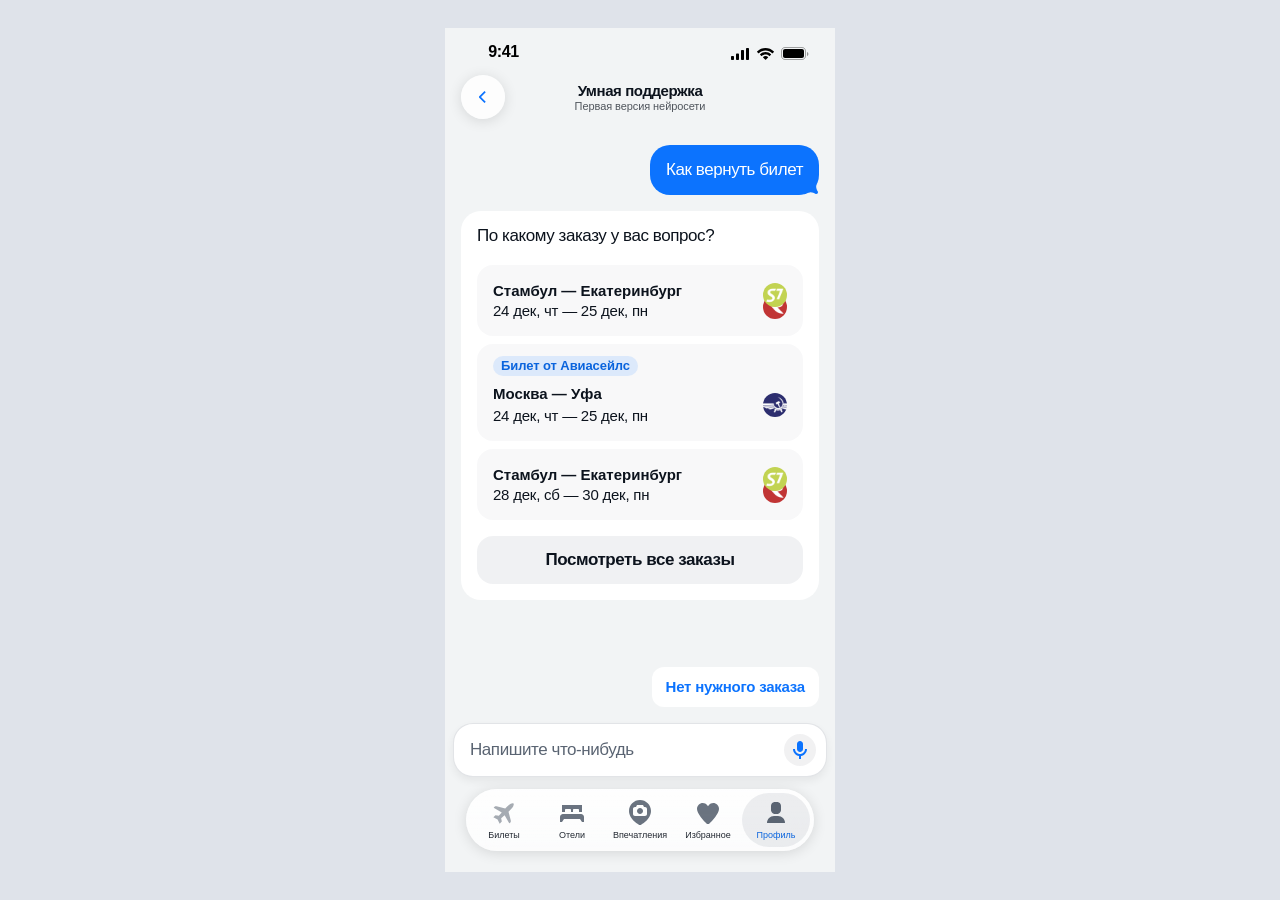
==== index.html @ 97573afd "Публикуем кликабельный прототип чата поддержки, чтобы его можно было открыть по ссылке. Co-authored-" ====
<!doctype html>
<html lang="ru">
  <head>
    <meta charset="UTF-8" />
    <meta name="viewport" content="width=device-width, initial-scale=1.0" />
    <title>Mainpage iOS Prototype</title>
    <link rel="stylesheet" href="./styles.css" />
  </head>
  <body>
    <main class="app-root">
      <section class="phone-frame is-profile is-support" aria-label="Mainpage iOS viewport 390x844">
        <div class="content-scroll screen-main" hidden>
          <header class="hero">
            <h1 class="hero-title">Тут покупают<br />дешёвые авиабилеты</h1>
            <div class="search-card">
              <span class="search-icon" aria-hidden="true">
                <img src="./assets/icons/search.svg" alt="" />
              </span>
              <div class="search-row search-row-top">
                <span class="search-text strong">Москва</span>
              </div>
              <div class="search-divider"></div>
              <div class="search-row search-row-bottom">
                <span class="search-text muted">Куда — Сочи</span>
                <span class="search-cursor" aria-hidden="true"></span>
              </div>
            </div>
          </header>

          <section class="services">
            <article class="service-item">
              <img class="sticker-icon" src="./assets/icons/hot-tickets.svg" alt="" />
              <p>Горячие<br />билеты</p>
            </article>
            <article class="service-item">
              <img class="sticker-icon" src="./assets/icons/anywhere.svg" alt="" />
              <p>Куда<br />угодно</p>
            </article>
            <article class="service-item">
              <img class="sticker-icon" src="./assets/icons/smart-search.svg" alt="" />
              <p>Умный<br />поиск</p>
            </article>
            <article class="service-item">
              <img class="sticker-icon" src="./assets/icons/complex-route.svg" alt="" />
              <p>Сложный<br />маршрут</p>
            </article>
          </section>

          <section class="hot-tickets">
            <img class="hot-fire" src="./assets/icons/fire.png" alt="" />

            <div class="hot-title">
              <h2>Горячие билеты</h2>
              <p class="hot-subtitle">Скоро разберут!</p>
            </div>

            <div class="tickets-row">
              <article class="ticket-card">
                <span class="ticket-badge">Нашли только что</span>
                <div class="ticket-topbar">
                  <div class="ticket-prices">
                    <span class="price-current">22&nbsp;465&nbsp;₽</span>
                    <span class="price-old">22&nbsp;465&nbsp;₽</span>
                  </div>
                  <button class="fav-btn" type="button" aria-label="В избранное">
                    <img src="https://www.figma.com/api/mcp/asset/4b03622b-1985-443e-9aa2-75531d57337c" alt="" />
                  </button>
                </div>
                <p class="ticket-route">Санкт-Петербург — Москва</p>
                <div class="ticket-itinerary">
                  <img class="airline-logo" src="https://www.figma.com/api/mcp/asset/78859f1c-dbcf-45a5-b955-a7e82dcb0d87" alt="" />
                  <div class="ticket-dates">
                    <div class="dates-row">
                      <span class="dates-day">15 авг, вт</span>
                    </div>
                    <div class="dates-row dates-row-times">
                      <span class="dates-time">22:30</span>
                      <span class="dash dash-small"></span>
                      <span class="dates-time">00:05</span>
                    </div>
                  </div>
                  <p class="ticket-stops">
                    8&nbsp;ч&nbsp;в&nbsp;пути <span class="slash">/</span> 1&nbsp;пересадка
                  </p>
                </div>
              </article>

              <article class="ticket-card ticket-card-peek" aria-hidden="true">
                <div class="ticket-topbar">
                  <div class="ticket-prices">
                    <span class="price-current">22&nbsp;465&nbsp;₽</span>
                    <span class="price-old">22&nbsp;465&nbsp;₽</span>
                  </div>
                  <button class="fav-btn" type="button" aria-label="В избранное" tabindex="-1">
                    <img src="https://www.figma.com/api/mcp/asset/4b03622b-1985-443e-9aa2-75531d57337c" alt="" />
                  </button>
                </div>
                <p class="ticket-route">Санкт-Петербург — Москва</p>
                <div class="ticket-itinerary">
                  <img class="airline-logo" src="https://www.figma.com/api/mcp/asset/78859f1c-dbcf-45a5-b955-a7e82dcb0d87" alt="" />
                  <div class="ticket-dates">
                    <div class="dates-row">
                      <span class="dates-day">15 авг, вт</span>
                    </div>
                    <div class="dates-row dates-row-times">
                      <span class="dates-time">22:30</span>
                      <span class="dash dash-small"></span>
                      <span class="dates-time">00:05</span>
                    </div>
                  </div>
                  <p class="ticket-stops">
                    8&nbsp;ч&nbsp;в&nbsp;пути <span class="slash">/</span> 1&nbsp;пересадка
                  </p>
                </div>
              </article>
            </div>

            <button class="hot-btn" type="button">Больше жарких билетов</button>
          </section>

          <section class="russia-section">
            <h3>Это можно в России</h3>
            <div class="places-row">
              <article class="place-card">
                <img class="place-photo" src="https://www.figma.com/api/mcp/asset/cb662dfc-a6b3-41f2-883a-b81588a44be5" alt="" />
                <p class="place-title">Посмотреть на столицу красавицу</p>
                <p class="place-city">Москва</p>
                <p class="place-price">
                  <span class="place-plane" aria-hidden="true">
                    <svg viewBox="0 0 12 12" fill="none" xmlns="http://www.w3.org/2000/svg">
                      <path d="M11.25 5.5l-4.2-1L4.5 1.5H3.6l1.3 3.4L2 5.3l-.6-.9H.75L1.4 6 0.75 7.6h.65l.6-.9 2.9.4-1.3 3.4h.9L6.9 7.5l4.35-1c.275-.07.5-.31.5-.5s-.225-.43-.5-.5z" fill="currentColor"/>
                    </svg>
                  </span>
                  от 21&nbsp;777&nbsp;₽
                </p>
              </article>
              <article class="place-card">
                <img class="place-photo" src="https://www.figma.com/api/mcp/asset/e0f129ed-e2c9-4ed2-8109-0997a4337608" alt="" />
                <p class="place-title">Подышать паром в Долине гейзеров</p>
                <p class="place-city">Петропавловск-камчатский</p>
                <p class="place-price">
                  <span class="place-plane" aria-hidden="true">
                    <svg viewBox="0 0 12 12" fill="none" xmlns="http://www.w3.org/2000/svg">
                      <path d="M11.25 5.5l-4.2-1L4.5 1.5H3.6l1.3 3.4L2 5.3l-.6-.9H.75L1.4 6 0.75 7.6h.65l.6-.9 2.9.4-1.3 3.4h.9L6.9 7.5l4.35-1c.275-.07.5-.31.5-.5s-.225-.43-.5-.5z" fill="currentColor"/>
                    </svg>
                  </span>
                  от 56&nbsp;622&nbsp;₽
                </p>
              </article>
              <article class="place-card">
                <img class="place-photo" src="https://www.figma.com/api/mcp/asset/cb662dfc-a6b3-41f2-883a-b81588a44be5" alt="" />
                <p class="place-title">Освежиться у Агурских водопадов</p>
                <p class="place-city">Сочи</p>
                <p class="place-price">
                  <span class="place-plane" aria-hidden="true">
                    <svg viewBox="0 0 12 12" fill="none" xmlns="http://www.w3.org/2000/svg">
                      <path d="M11.25 5.5l-4.2-1L4.5 1.5H3.6l1.3 3.4L2 5.3l-.6-.9H.75L1.4 6 0.75 7.6h.65l.6-.9 2.9.4-1.3 3.4h.9L6.9 7.5l4.35-1c.275-.07.5-.31.5-.5s-.225-.43-.5-.5z" fill="currentColor"/>
                    </svg>
                  </span>
                  от 18&nbsp;340&nbsp;₽
                </p>
              </article>
            </div>
            <button class="places-btn" type="button">Показать все места</button>
          </section>
        </div>

        <div class="content-scroll screen-profile">
          <header class="profile-header">
            <h1 class="profile-name">Мария</h1>
            <div class="profile-email-row">
              <span class="profile-email">maria.kalimullin@aviasales.ru</span>
              <img class="profile-pencil" src="./assets/icons/profile/pencil.svg" alt="" />
            </div>
          </header>

          <div class="profile-content">
            <div class="profile-cards">
              <article class="booking-card" id="profileBookingCard" data-action="open-order" role="button" tabindex="0">
                <div class="booking-card-header">
                  <span class="booking-badge">Билет от Авиасейлс</span>
                  <img class="chevron-right" src="./assets/icons/profile/chevron.svg" alt="" />
                </div>
                <div class="booking-card-text">
                  <h2 class="booking-title">Москва — Владивосток</h2>
                  <p class="booking-meta">
                    <span>4 ноя 2023</span>
                    <span class="dot">•</span>
                    <span>2 пассажира</span>
                  </p>
                </div>
              </article>

              <article class="settings-card">
                <div class="settings-head">
                  <p class="settings-title">Настройки</p>
                </div>
                <button class="settings-row" type="button">
                  <span class="settings-label">Личные данные</span>
                  <img class="chevron-right small" src="./assets/icons/profile/chevron.svg" alt="" />
                </button>
                <div class="settings-divider"></div>
                <button class="settings-row" type="button">
                  <span class="settings-label">Региональные</span>
                  <img class="chevron-right small" src="./assets/icons/profile/chevron.svg" alt="" />
                </button>
                <div class="settings-divider"></div>
                <button class="settings-row" type="button">
                  <img class="settings-icon" src="./assets/icons/profile/warning.svg" alt="" />
                  <span class="settings-label">Уведомления</span>
                  <img class="chevron-right small" src="./assets/icons/profile/chevron.svg" alt="" />
                </button>
                <div class="settings-divider"></div>
                <button class="settings-row" type="button">
                  <span class="settings-label">Конфиденциальность</span>
                  <img class="chevron-right small" src="./assets/icons/profile/chevron.svg" alt="" />
                </button>
              </article>

              <article class="support-card">
                <div class="support-text">
                  <div class="support-title-row">
                    <img class="support-icon" src="./assets/icons/profile/smart-support.svg" alt="" />
                    <h3 class="support-title">Умная поддержка</h3>
                  </div>
                  <p class="support-desc">Знает всё про билеты, перелёты и багаж</p>
                </div>
                <button class="support-btn" id="supportAskBtn" type="button">Задать вопрос</button>
              </article>

              <article class="docs-card">
                <div class="docs-header">
                  <p class="docs-title">Документы</p>
                  <button class="docs-add" type="button" aria-label="Добавить документ">
                    <img src="./assets/icons/profile/plus.svg" alt="" />
                  </button>
                </div>
                <div class="docs-grid">
                  <div class="doc-tile">
                    <p class="doc-subtitle">Паспорт РФ</p>
                    <p class="doc-name">Олег П.</p>
                    <img class="doc-icon" src="./assets/icons/profile/russian-passport.svg" alt="" />
                  </div>
                  <div class="doc-tile">
                    <p class="doc-subtitle">Загранпаспорт</p>
                    <p class="doc-name">Konstantin K.</p>
                    <img class="doc-icon" src="./assets/icons/profile/globe-anywhere.svg" alt="" />
                  </div>
                  <div class="doc-tile doc-tile-warning">
                    <p class="doc-subtitle warning">Истекает срок</p>
                    <p class="doc-name">Alena Z.</p>
                    <img class="doc-icon" src="./assets/icons/profile/globe-anywhere.svg" alt="" />
                  </div>
                  <div class="doc-tile">
                    <p class="doc-subtitle">Паспорт РФ</p>
                    <p class="doc-name">Алёна З.</p>
                    <img class="doc-icon" src="./assets/icons/profile/russian-passport.svg" alt="" />
                  </div>
                </div>
              </article>
            </div>
          </div>
        </div>

        <section class="screen-support" id="screenSupport" aria-hidden="false">
          <div class="ios-statusbar" aria-hidden="true">
            <span class="ios-statusbar-time">9:41</span>
            <img class="ios-statusbar-levels" src="./assets/icons/ios-statusbar-levels.svg" alt="" />
          </div>
          <header class="support-navbar">
            <button class="support-back" id="supportBackBtn" type="button" aria-label="Назад">
              <img src="./assets/icons/profile/chevron.svg" alt="" />
            </button>
            <div class="support-navtitle">
              <p class="support-navtitle-main">Умная поддержка</p>
              <p class="support-navtitle-sub">Первая версия нейросети</p>
            </div>
          </header>

          <div class="support-chat">
            <div class="chat-bubbles">
              <div class="chat-bubble chat-bubble-user">
                Как вернуть билет
                <img class="chat-bubble-tail" src="./assets/icons/chat-user-tail.svg" alt="" aria-hidden="true" />
              </div>
              <div class="chat-bubble chat-widget">
                <div class="widget-text">
                  <p>По какому заказу у вас вопрос?</p>
                </div>
                <div class="widget-orders">
                  <button class="order-card order-card-button" type="button" data-action="select-order" data-order-title="Стамбул — Екатеринбург" data-order-date="24 дек, чт — 25 дек, пн" data-order-passengers="3">
                    <div class="order-card-row">
                      <div class="order-details">
                        <p class="order-title">Стамбул — Екатеринбург</p>
                        <p class="order-date">24 дек, чт — 25 дек, пн</p>
                      </div>
                      <span class="order-logos" aria-hidden="true">
                        <span class="order-airline-logo"><img src="./assets/icons/orders/airline-s7.png" alt="" /></span>
                        <span class="order-airline-logo"><img src="./assets/icons/orders/airline-redwings.png" alt="" /></span>
                      </span>
                    </div>
                  </button>
                  <button class="order-card order-card-button" type="button" data-action="select-order" data-order-title="Москва — Уфа" data-order-date="24 дек, чт — 25 дек, пн" data-order-passengers="3">
                    <span class="order-badge">Билет от Авиасейлс</span>
                    <div class="order-card-row">
                      <div class="order-details">
                        <p class="order-title">Москва — Уфа</p>
                        <p class="order-date">24 дек, чт — 25 дек, пн</p>
                      </div>
                      <span class="order-logos" aria-hidden="true">
                        <span class="order-airline-logo"><img src="./assets/icons/orders/airline-aeroflot.png" alt="" /></span>
                      </span>
                    </div>
                  </button>
                  <button class="order-card order-card-button" type="button" data-action="select-order" data-order-title="Стамбул — Екатеринбург" data-order-date="28 дек, сб — 30 дек, пн" data-order-passengers="3">
                    <div class="order-card-row">
                      <div class="order-details">
                        <p class="order-title">Стамбул — Екатеринбург</p>
                        <p class="order-date">28 дек, сб — 30 дек, пн</p>
                      </div>
                      <span class="order-logos" aria-hidden="true">
                        <span class="order-airline-logo"><img src="./assets/icons/orders/airline-s7.png" alt="" /></span>
                        <span class="order-airline-logo"><img src="./assets/icons/orders/airline-redwings.png" alt="" /></span>
                      </span>
                    </div>
                  </button>
                </div>
                <button class="widget-btn" type="button">Посмотреть все заказы</button>
              </div>
            </div>

            <div class="chat-suggests">
              <button class="chat-suggest" type="button">Нет нужного заказа</button>
            </div>
          </div>

          <form class="support-input" id="supportForm">
            <div class="support-input-files" id="supportInputFiles" hidden></div>
            <div class="support-input-row">
              <input class="support-input-field" id="supportInput" type="text" placeholder="Напишите что-нибудь" aria-label="Сообщение" autocomplete="off" />
              <button class="support-send-btn" id="supportSendBtn" type="submit" aria-label="Отправить">
                <span class="support-send-circle" aria-hidden="true"></span>
                <img class="support-mic-icon" src="./assets/icons/microphone.svg" alt="" aria-hidden="true" />
                <svg class="support-send-icon" viewBox="0 0 24 24" fill="none" xmlns="http://www.w3.org/2000/svg" aria-hidden="true">
                  <path d="M20.2061 6L21 7.4L12.5605 22L11.4756 21.71L10.4141 13.9463L15.335 11.0156L14.3115 9.29688L9.44824 12.1934L3 7.08105L3.29004 6H20.2061Z" fill="currentColor"/>
                </svg>
                <svg class="support-stop-icon" viewBox="0 0 24 24" fill="none" xmlns="http://www.w3.org/2000/svg" aria-hidden="true">
                  <rect x="6" y="6" width="12" height="12" rx="2" fill="currentColor"/>
                </svg>
              </button>
            </div>
          </form>

          <button class="refund-more-btn" id="refundMoreBtn" type="button" hidden aria-label="Показать ещё">
            <img src="./assets/icons/arrow-down.svg" alt="" />
          </button>
        </section>

        <section class="screen-orders" id="screenOrders" aria-hidden="true">
          <header class="ord-navbar">
            <button class="ord-back" id="ordersBackBtn" type="button" aria-label="Назад">
              <img src="./assets/icons/profile/chevron.svg" alt="" />
            </button>
            <button class="ord-nav-action" type="button" aria-label="Добавить в календарь">
              <img src="./assets/icons/orders/calendar-add.png" alt="" />
            </button>
          </header>

          <div class="ord-scroll">
            <div class="ord-main">
              <article class="ord-card ord-flight-card">
                <div class="ord-badges">
                  <span class="ord-badge ord-badge-brand">Билет от Авиасейлс</span>
                  <span class="ord-badge ord-badge-green">Оплачен</span>
                </div>
                <div class="ord-row-header">
                  <div class="ord-row-text">
                    <h2 class="ord-row-title">Москва — Владивосток</h2>
                    <p class="ord-row-meta">8ч 5м в пути</p>
                  </div>
                  <span class="ord-chev-down" aria-hidden="true">
                    <img src="./assets/icons/profile/chevron.svg" alt="" />
                  </span>
                </div>
                <div class="ord-itinerary">
                  <div class="ord-itinerary-head">
                    <span class="ord-airline-logo" aria-hidden="true">
                      <img src="./assets/icons/orders/airline-aeroflot.png" alt="" />
                    </span>
                    <div class="ord-airline-text">
                      <p class="ord-airline-name">Аэрофлот</p>
                      <p class="ord-airline-time">8ч 5м в полёте</p>
                    </div>
                    <button class="ord-pill-btn" type="button">Подробнее</button>
                  </div>
                  <div class="ord-routes">
                    <div class="ord-routes-icon" aria-hidden="true">
                      <img src="./assets/icons/orders/route-dots.svg" alt="" />
                    </div>
                    <div class="ord-routes-text">
                      <div class="ord-route-row">
                        <div class="ord-route-time">
                          <span class="ord-route-hh">13:40</span>
                          <span class="ord-route-date">4 ноя, пт</span>
                        </div>
                        <div class="ord-route-place">
                          <span class="ord-route-city">Москва</span>
                          <span class="ord-route-airport">Шереметьево, SVO</span>
                        </div>
                      </div>
                      <div class="ord-route-row">
                        <div class="ord-route-time">
                          <span class="ord-route-hh">21:25</span>
                          <span class="ord-route-date">4 ноя, пт</span>
                        </div>
                        <div class="ord-route-place">
                          <span class="ord-route-city">Владивосток</span>
                          <span class="ord-route-airport">Кневичи, VVO</span>
                        </div>
                      </div>
                    </div>
                  </div>
                </div>
                <div class="ord-flight-buttons">
                  <button class="ord-secondary-btn" type="button">
                    <img class="ord-icon-24" src="./assets/icons/orders/download-dark.svg" alt="" />
                    Скачать билет
                  </button>
                  <button class="ord-text-btn" type="button">К управлению заказом</button>
                </div>
              </article>

              <article class="ord-card ord-list-row ord-list-expand" id="ordPaxCard">
                <div class="ord-row-header ord-row-header-toggle" role="button" tabindex="0" aria-expanded="false" aria-controls="ordPaxBody" data-action="toggle-pax">
                  <div class="ord-row-text">
                    <h2 class="ord-row-title">2 пассажира</h2>
                    <p class="ord-row-meta">Konstantin Konstantinopolsky, Анна Сергеевна Ким</p>
                  </div>
                  <span class="ord-chev-down" aria-hidden="true">
                    <img src="./assets/icons/profile/chevron.svg" alt="" />
                  </span>
                </div>

                <div class="ord-row-body" id="ordPaxBody" hidden>
                  <div class="ord-pax-section">
                    <span class="ord-pax-icon ord-pax-icon-blue" aria-hidden="true">
                      <img src="./assets/icons/orders/passenger.png" alt="" />
                    </span>
                    <div class="ord-pax-content">
                      <div class="ord-pax-head">
                        <p class="ord-pax-name">Konstantin Konstantinopolsky</p>
                        <p class="ord-pax-sub">Взрослый</p>
                      </div>
                      <p class="ord-pax-line">03.08.1989, Казахстан</p>
                      <div class="ord-pax-doc">
                        <p class="ord-pax-label">Паспорт</p>
                        <p class="ord-pax-value">5518 993146, до 12.04.2025</p>
                      </div>
                    </div>
                  </div>

                  <div class="ord-pax-divider"></div>

                  <div class="ord-pax-section">
                    <span class="ord-pax-icon ord-pax-icon-blue" aria-hidden="true">
                      <img src="./assets/icons/orders/passenger.png" alt="" />
                    </span>
                    <div class="ord-pax-content">
                      <div class="ord-pax-head">
                        <p class="ord-pax-name">Анна Сергеевна Ким</p>
                        <p class="ord-pax-sub">Взрослый</p>
                      </div>
                      <p class="ord-pax-line">15.10.1991, Россия</p>
                      <div class="ord-pax-doc">
                        <p class="ord-pax-label">Паспорт РФ</p>
                        <p class="ord-pax-value">7516 881002</p>
                      </div>
                    </div>
                  </div>

                  <div class="ord-pax-divider"></div>

                  <div class="ord-pax-section">
                    <span class="ord-pax-icon ord-pax-icon-purple" aria-hidden="true">
                      <img src="./assets/icons/orders/mail.png" alt="" />
                    </span>
                    <div class="ord-pax-content">
                      <div class="ord-pax-row">
                        <p class="ord-pax-name">Контакты</p>
                        <button class="ord-pax-pill" type="button">Изменить</button>
                      </div>
                      <p class="ord-pax-line" id="ordPaxEmail">konstantin.konstantinopolsky@gmail.com</p>
                      <p class="ord-pax-line">+7 905 787 65 65</p>
                    </div>
                  </div>
                </div>
              </article>

              <article class="ord-card ord-list-row">
                <div class="ord-row-header ord-row-header-static">
                  <div class="ord-row-text">
                    <h2 class="ord-row-title">36 570 ₽</h2>
                    <p class="ord-row-meta">За билеты, доп. багаж и все платные услуги</p>
                  </div>
                  <span class="ord-chev-down" aria-hidden="true">
                    <img src="./assets/icons/profile/chevron.svg" alt="" />
                  </span>
                </div>
              </article>
            </div>

            <article class="ord-card ord-mgmt-card">
              <div class="ord-mgmt-header">
                <h3 class="ord-mgmt-title">Управление заказом</h3>
              </div>

              <div class="ord-data-wrap">
                <div class="ord-data-block">
                  <div class="ord-data-row">
                    <div class="ord-data-text">
                      <p class="ord-data-value">406021880</p>
                      <p class="ord-data-hint">заказ от 5 июн 2023</p>
                    </div>
                    <button class="ord-data-action" type="button" aria-label="Скопировать номер заказа">
                      <img src="./assets/icons/orders/copy.svg" alt="" />
                    </button>
                  </div>
                  <div class="ord-data-divider"></div>
                  <div class="ord-data-row">
                    <div class="ord-data-text">
                      <p class="ord-data-value">VWYHAI/74ЧЛБ</p>
                      <p class="ord-data-hint">номер бронирования</p>
                    </div>
                    <button class="ord-data-action" type="button" aria-label="Подробнее">
                      <img src="./assets/icons/orders/info.svg" alt="" />
                    </button>
                    <button class="ord-data-action" type="button" aria-label="Скопировать номер бронирования">
                      <img src="./assets/icons/orders/copy.svg" alt="" />
                    </button>
                  </div>
                  <div class="ord-data-divider"></div>
                  <div class="ord-data-row">
                    <div class="ord-data-text">
                      <p class="ord-data-value">Справка о стоимости</p>
                      <p class="ord-data-hint">можно использовать вместо чека</p>
                    </div>
                    <button class="ord-data-action" type="button" aria-label="Скачать справку">
                      <img src="./assets/icons/orders/download.svg" alt="" />
                    </button>
                  </div>
                </div>
              </div>

              <ul class="ord-actions-list">
                <li class="ord-action-item">
                  <button class="ord-action-row" type="button">
                    <span class="ord-action-label">Вернуть билет</span>
                    <img class="ord-action-chev" src="./assets/icons/profile/chevron.svg" alt="" />
                  </button>
                </li>
                <li class="ord-action-divider"></li>
                <li class="ord-action-item">
                  <button class="ord-action-row" type="button">
                    <span class="ord-action-label">Обменять билет</span>
                    <img class="ord-action-chev" src="./assets/icons/profile/chevron.svg" alt="" />
                  </button>
                </li>
                <li class="ord-action-divider"></li>
                <li class="ord-action-item">
                  <button class="ord-action-row" type="button">
                    <span class="ord-action-label">Изменить данные пассажиров</span>
                    <img class="ord-action-chev" src="./assets/icons/profile/chevron.svg" alt="" />
                  </button>
                </li>
                <li class="ord-action-divider"></li>
                <li class="ord-action-item">
                  <button class="ord-action-row" type="button">
                    <span class="ord-action-label">Задать любой вопрос по заказу</span>
                    <img class="ord-action-chev" src="./assets/icons/profile/chevron.svg" alt="" />
                  </button>
                </li>
              </ul>
            </article>

            <article class="ord-card ord-upsell">
              <div class="ord-upsell-head">
                <h2 class="ord-upsell-title">Зарегистрируем вас<br />на все рейсы</h2>
                <span class="ord-upsell-sticker ord-sticker-money" aria-hidden="true">
                  <img src="./assets/icons/orders/sticker-money.png" alt="" />
                </span>
              </div>
              <p class="ord-upsell-desc">Пройдём за вас онлайн-регистрацию и пришлём посадочные на почту</p>
              <p class="ord-upsell-link">
                <svg viewBox="0 0 16 16" fill="none" xmlns="http://www.w3.org/2000/svg" aria-hidden="true">
                  <circle cx="8" cy="8" r="6.25" stroke="currentColor" stroke-width="1.2"/>
                  <path d="M8 7.5v3.5M8 5.75v.01" stroke="currentColor" stroke-width="1.3" stroke-linecap="round"/>
                </svg>
                Важные нюансы
              </p>
              <div class="ord-upsell-controls">
                <div class="ord-upsell-price-block">
                  <p class="ord-upsell-price">380 ₽</p>
                  <p class="ord-upsell-price-note">За всех пассажиров</p>
                </div>
                <button class="ord-add-btn" type="button" aria-label="Добавить">
                  <svg viewBox="0 0 20 20" fill="none" xmlns="http://www.w3.org/2000/svg" aria-hidden="true">
                    <path d="M10 4v12M4 10h12" stroke="#fff" stroke-width="1.8" stroke-linecap="round"/>
                  </svg>
                </button>
              </div>
            </article>

            <article class="ord-card ord-upsell">
              <div class="ord-upsell-head">
                <h2 class="ord-upsell-title">Страховка для пассажира и багажа</h2>
                <span class="ord-upsell-sticker ord-sticker-shield" aria-hidden="true">
                  <img src="./assets/icons/orders/sticker-shield.svg" alt="" />
                </span>
              </div>
              <ul class="ord-feat-list">
                <li>
                  <img src="./assets/icons/orders/check-circle.svg" alt="" />
                  <span>От задержки, потери или повреждения багажа</span>
                </li>
                <li>
                  <img src="./assets/icons/orders/check-circle.svg" alt="" />
                  <span>От задержки рейса</span>
                </li>
                <li>
                  <img src="./assets/icons/orders/check-circle.svg" alt="" />
                  <span>От несчастного случая — с выплатой до 500 000 ₽</span>
                </li>
              </ul>
              <p class="ord-upsell-link">
                <svg viewBox="0 0 16 16" fill="none" xmlns="http://www.w3.org/2000/svg" aria-hidden="true">
                  <circle cx="8" cy="8" r="6.25" stroke="currentColor" stroke-width="1.2"/>
                  <path d="M8 7.5v3.5M8 5.75v.01" stroke="currentColor" stroke-width="1.3" stroke-linecap="round"/>
                </svg>
                Важные нюансы
              </p>
              <div class="ord-upsell-controls">
                <div class="ord-upsell-price-block">
                  <p class="ord-upsell-price">3 080 ₽</p>
                  <p class="ord-upsell-price-note">За всех пассажиров</p>
                </div>
                <button class="ord-add-btn" type="button" aria-label="Добавить">
                  <svg viewBox="0 0 20 20" fill="none" xmlns="http://www.w3.org/2000/svg" aria-hidden="true">
                    <path d="M10 4v12M4 10h12" stroke="#fff" stroke-width="1.8" stroke-linecap="round"/>
                  </svg>
                </button>
              </div>
            </article>

            <button class="ord-delete-btn" type="button">
              <img class="ord-icon-24" src="./assets/icons/orders/delete.png" alt="" />
              Удалить заказ
            </button>
          </div>
        </section>

        <div class="app-snackbar" id="appSnackbar" role="status" aria-live="polite" aria-hidden="true">
          <span class="app-snackbar-icon" aria-hidden="true">
            <img src="./assets/icons/allowed.png" alt="" />
          </span>
          <span class="app-snackbar-text" id="appSnackbarText">Вы подтвердили новый адрес почты</span>
        </div>

        <nav class="tabbar" aria-label="Главная навигация">
          <div class="tabbar-pill">
            <button class="tab" id="ticketsTab" type="button">
              <img class="icon-24" src="./assets/icons/tabbar/plane.svg" alt="" />
              <span>Билеты</span>
            </button>
            <button class="tab" type="button">
              <img class="icon-24" src="./assets/icons/tabbar/hotel.svg" alt="" />
              <span>Отели</span>
            </button>
            <button class="tab" type="button">
              <img class="icon-24" src="./assets/icons/tabbar/more.svg" alt="" />
              <span>Впечатления</span>
            </button>
            <button class="tab" type="button">
              <img class="icon-24" src="./assets/icons/tabbar/favorite.svg" alt="" />
              <span>Избранное</span>
            </button>
            <button class="tab profile-tab active" id="profileTab" type="button">
              <img class="icon-24" src="./assets/icons/tabbar/profile.svg" alt="" />
              <span>Профиль</span>
            </button>
          </div>
        </nav>

        <aside class="orders-modal" id="ordersModal" aria-hidden="true">
          <div class="orders-backdrop" id="ordersBackdrop"></div>
          <div class="orders-sheet" role="dialog" aria-modal="true" aria-labelledby="ordersTitle">
            <div class="orders-statusbar"></div>
            <div class="orders-handle" aria-hidden="true"></div>
            <div class="orders-navbar">
              <button class="orders-close" id="ordersCloseBtn" type="button" aria-label="Закрыть">
                <svg viewBox="0 0 12 12" fill="none" xmlns="http://www.w3.org/2000/svg" aria-hidden="true">
                  <path d="M1.5 1.5L10.5 10.5M10.5 1.5L1.5 10.5" stroke="currentColor" stroke-width="1.5" stroke-linecap="round"/>
                </svg>
              </button>
            </div>
            <h2 class="orders-title" id="ordersTitle">Мои заказы</h2>
            <div class="orders-segmented" role="tablist">
              <button class="orders-segment is-active" type="button" role="tab" id="ordersTabActive" aria-selected="true" aria-controls="ordersPanelActive">
                Активные <span class="orders-segment-count">3</span>
              </button>
              <button class="orders-segment" type="button" role="tab" id="ordersTabArchive" aria-selected="false" aria-controls="ordersPanelArchive">
                Архивные <span class="orders-segment-count">0</span>
              </button>
            </div>
            <div class="orders-list" id="ordersPanelActive" role="tabpanel" aria-labelledby="ordersTabActive">
              <button class="order-card order-card-button" type="button" data-action="select-order" data-order-title="Стамбул — Екатеринбург" data-order-date="24 дек, чт — 25 дек, пн" data-order-passengers="3">
                <div class="order-card-row">
                  <div class="order-details">
                    <p class="order-title">Стамбул — Екатеринбург</p>
                    <p class="order-date">24 дек, чт — 25 дек, пн</p>
                  </div>
                  <span class="order-logos" aria-hidden="true">
                    <span class="order-airline-logo"><img src="./assets/icons/orders/airline-s7.png" alt="" /></span>
                    <span class="order-airline-logo"><img src="./assets/icons/orders/airline-redwings.png" alt="" /></span>
                  </span>
                </div>
              </button>
              <button class="order-card order-card-button" type="button" data-action="select-order" data-order-title="Москва — Уфа" data-order-date="24 дек, чт — 25 дек, пн" data-order-passengers="3">
                <span class="order-badge">Билет от Авиасейлс</span>
                <div class="order-card-row">
                  <div class="order-details">
                    <p class="order-title">Москва — Уфа</p>
                    <p class="order-date">24 дек, чт — 25 дек, пн</p>
                  </div>
                  <span class="order-logos" aria-hidden="true">
                    <span class="order-airline-logo"><img src="./assets/icons/orders/airline-aeroflot.png" alt="" /></span>
                  </span>
                </div>
              </button>
              <button class="order-card order-card-button" type="button" data-action="select-order" data-order-title="Стамбул — Екатеринбург" data-order-date="28 дек, сб — 30 дек, пн" data-order-passengers="3">
                <div class="order-card-row">
                  <div class="order-details">
                    <p class="order-title">Стамбул — Екатеринбург</p>
                    <p class="order-date">28 дек, сб — 30 дек, пн</p>
                  </div>
                  <span class="order-logos" aria-hidden="true">
                    <span class="order-airline-logo"><img src="./assets/icons/orders/airline-s7.png" alt="" /></span>
                    <span class="order-airline-logo"><img src="./assets/icons/orders/airline-redwings.png" alt="" /></span>
                  </span>
                </div>
              </button>
            </div>
            <div class="orders-empty" id="ordersPanelArchive" role="tabpanel" aria-labelledby="ordersTabArchive" hidden>
              <img class="orders-empty-icon" src="./assets/icons/orders/looking-center-left.svg" alt="" />
              <div class="orders-empty-text">
                <p class="orders-empty-title">Архивных заказов пока нет</p>
                <p class="orders-empty-desc">Здесь будут все завершённые и отменённые заказы</p>
              </div>
            </div>
            <div class="orders-home-indicator" aria-hidden="true"><span></span></div>
          </div>
        </aside>

        <aside class="refund-modal" id="refundModal" aria-hidden="true">
          <div class="refund-backdrop" id="refundBackdrop"></div>
          <div class="refund-sheet" role="dialog" aria-modal="true" aria-labelledby="refundSheetTitle">
            <span class="refund-sheet-grabber" aria-hidden="true"></span>
            <div class="refund-sheet-body">
              <div class="refund-sheet-main">
                <div class="refund-sheet-heading">
                  <h2 class="refund-sheet-title" id="refundSheetTitle">Оформляем возврат?</h2>
                  <p class="refund-sheet-desc">Заявку нельзя будет отменить</p>
                </div>
                <div class="refund-sheet-card">
                  <div class="refund-sheet-payout">
                    <p class="refund-sheet-label">Вы получите</p>
                    <div class="refund-sheet-cost">
                      <p class="refund-sheet-amount" id="refundSheetAmount">12 010 ₽</p>
                      <p class="refund-sheet-hint" id="refundSheetHint">на карту в течение 30 рабочих дней</p>
                    </div>
                  </div>
                  <div class="refund-sheet-rows">
                    <div class="refund-sheet-row">
                      <p class="refund-sheet-label">Причина возврата</p>
                      <p class="refund-sheet-value" id="refundSheetReason"></p>
                    </div>
                    <div class="refund-sheet-row">
                      <p class="refund-sheet-label">Рейс</p>
                      <p class="refund-sheet-value" id="refundSheetFlight"></p>
                    </div>
                    <div class="refund-sheet-row">
                      <p class="refund-sheet-label">Пассажиров</p>
                      <p class="refund-sheet-value" id="refundSheetPax">3 человека</p>
                    </div>
                  </div>
                </div>
              </div>
              <div class="refund-sheet-footer">
                <label class="refund-sheet-agree">
                  <input class="refund-sheet-agree-input" id="refundSheetAgree" type="checkbox" />
                  <span class="refund-sheet-check" aria-hidden="true">
                    <img src="./assets/icons/check.svg" alt="" />
                  </span>
                  <span class="refund-sheet-agree-text">Соглашаюсь с условиями возврата</span>
                </label>
                <button class="refund-sheet-submit" id="refundSheetSubmit" type="button" disabled>Оформить возврат</button>
              </div>
            </div>
          </div>
        </aside>

        <aside class="refund-modal" id="calcModal" aria-hidden="true">
          <div class="refund-backdrop" id="calcBackdrop"></div>
          <div class="refund-sheet calc-sheet" role="dialog" aria-modal="true" aria-label="Детали расчёта">
            <span class="refund-sheet-grabber" aria-hidden="true"></span>
            <div class="calc-sheet-body">
              <div class="calc-row calc-row-head">
                <p>Стоимость заказа</p>
                <p>49 000 ₽</p>
              </div>
              <div class="calc-divider"></div>
              <div class="calc-section">
                <p class="calc-section-title">Штрафы и сборы</p>
                <div class="calc-row">
                  <p>Штраф авиакомпании</p>
                  <p>−10 000 ₽</p>
                </div>
                <div class="calc-row">
                  <p>Удержание авиакомпании</p>
                  <p>−1 000 ₽</p>
                </div>
                <div class="calc-row">
                  <p>Невозвратные билеты и услуги</p>
                  <p>−1 000 ₽</p>
                </div>
              </div>
              <div class="calc-divider"></div>
              <div class="calc-section">
                <p class="calc-section-title">Сервисные сборы</p>
                <div class="calc-row">
                  <p>За возврат</p>
                  <p>−1 000 ₽</p>
                </div>
                <div class="calc-row">
                  <p>За сопровождение</p>
                  <p>−1 000 ₽</p>
                </div>
                <div class="calc-row">
                  <p>Невозвратные 10% от билета</p>
                  <p>−10 000 ₽</p>
                </div>
              </div>
              <div class="calc-divider"></div>
              <div class="calc-section calc-section-plain">
                <div class="calc-row">
                  <p>Дополнительные услуги</p>
                  <p>−5 000 ₽</p>
                </div>
                <div class="calc-row">
                  <p>Онлайн-регистрация</p>
                  <p>−1 000 ₽</p>
                </div>
                <div class="calc-row">
                  <p>Страховка</p>
                  <p>−1 000 ₽</p>
                </div>
              </div>
              <div class="calc-divider"></div>
              <div class="calc-section">
                <div class="calc-row calc-row-total">
                  <p>Вам вернётся</p>
                  <p id="calcReturnTotal">20 000 ₽</p>
                </div>
                <div class="calc-points" id="calcPointsBlock" hidden>
                  <div class="calc-row">
                    <p class="calc-points-label">
                      Баллами Авиасейлс
                      <img src="./assets/icons/loyalty-star.svg" alt="" width="16" height="16" />
                    </p>
                    <p class="calc-points-value" id="calcPointsValue">4 599</p>
                  </div>
                  <div class="calc-row calc-row-money">
                    <p>Деньгами</p>
                    <p id="calcMoneyValue">31 001 ₽</p>
                  </div>
                </div>
              </div>
            </div>
          </div>
        </aside>

        <aside class="email-modal" id="emailModal" aria-hidden="true">
          <div class="email-backdrop" id="emailBackdrop"></div>
          <div class="email-sheet" role="dialog" aria-modal="true" aria-labelledby="emailModalTitle">
            <div class="email-sheet-head">
              <span class="email-handle" aria-hidden="true"></span>
              <h2 class="email-title" id="emailModalTitle">Изменение почты</h2>
              <button class="email-close" id="emailCloseBtn" type="button" aria-label="Закрыть">
                <svg viewBox="0 0 12 12" fill="none" xmlns="http://www.w3.org/2000/svg" aria-hidden="true">
                  <path d="M1.5 1.5L10.5 10.5M10.5 1.5L1.5 10.5" stroke="currentColor" stroke-width="1.5" stroke-linecap="round"/>
                </svg>
              </button>
            </div>
            <div class="email-content email-content-form" id="emailContentForm">
              <p class="email-desc">Напишите новый адрес почты — мы привяжем её к заказу и отправим туда билет</p>
              <div class="email-input-wrap" id="emailInputWrap">
                <label class="email-input-label" for="emailInput">Почта</label>
                <input class="email-input" id="emailInput" type="email" placeholder=" " autocomplete="email" />
              </div>
              <button class="email-confirm-btn" id="emailConfirmBtn" type="button" disabled>Подтвердить</button>
            </div>
            <div class="email-content email-content-sent" id="emailContentSent" hidden>
              <p class="email-sent-text">Готово! Мы отправили письмо на почту <strong id="emailSentAddress">k.konstantinopol@yandex.ru</strong></p>
              <p class="email-sent-text">Нажмите на кнопку в письме, чтобы подтвердить новый адрес. Если не сможете найти письмо, проверьте папку «Спам».</p>
            </div>
            <div class="email-home-indicator" aria-hidden="true"><span></span></div>
          </div>
        </aside>
      </section>
    </main>
    <script type="module" src="./app.js"></script>
  </body>
</html>
---- styles.css ----
@font-face {
  font-family: "Stapel";
  src: url("./assets/fonts/Stapel_Medium.otf") format("opentype");
  font-weight: 500;
  font-style: normal;
  font-display: swap;
}

:root {
  --bg: #f2f4f5;
  --white: #ffffff;
  --text-primary: #0c131d;
  --text-secondary: #5a6472;
  --text-tertiary: #9ea9b7;
  --brand: #0c73fe;
  --orange: #fa742d;
  --orange-dark: #f25122;
}

* {
  box-sizing: border-box;
}

body {
  margin: 0;
  background: #dfe3ea;
  font-family: "SF Pro Text", "Inter", -apple-system, BlinkMacSystemFont, sans-serif;
  color: var(--text-primary);
}

.app-root {
  min-height: 100vh;
  display: flex;
  align-items: center;
  justify-content: center;
  padding: 20px;
}

.phone-frame {
  width: 390px;
  height: 844px;
  background: var(--bg);
  border-radius: 0;
  overflow: hidden;
  position: relative;
  display: flex;
  flex-direction: column;
}

.content-scroll {
  flex: 1 1 auto;
  min-height: 0;
  overflow-y: auto;
  overscroll-behavior: contain;
  display: flex;
  flex-direction: column;
  gap: 32px;
  padding-bottom: 16px;
}

.content-scroll[hidden] {
  display: none;
}

.phone-frame.is-profile .screen-main {
  display: none;
}

/* Hero — 1:1 from Figma 5812:15827 */
.hero {
  position: relative;
  width: 390px;
  height: 240px;
  background: var(--brand);
  border-bottom-left-radius: 24px;
  border-bottom-right-radius: 24px;
  color: var(--white);
  flex: 0 0 240px;
  overflow: hidden;
}

.hero-title {
  position: absolute;
  top: 53px;
  left: 50%;
  transform: translateX(-50%);
  width: 350px;
  margin: 0;
  text-align: center;
  font-family: "Stapel", "SF Pro Display", -apple-system, BlinkMacSystemFont, "Inter", sans-serif;
  font-weight: 500;
  font-style: normal;
  font-size: 26px;
  line-height: 1.1;
  color: var(--white);
  letter-spacing: 0;
}

.search-card {
  position: absolute;
  left: 16px;
  bottom: 16px;
  width: 358px;
  height: 97px;
  background: var(--white);
  border-radius: 16px;
}

.search-icon {
  position: absolute;
  left: 12px;
  top: calc(50% - 0.5px);
  transform: translateY(-50%);
  width: 24px;
  height: 24px;
  display: flex;
  align-items: center;
  justify-content: center;
  color: #0c131d;
}

.search-icon svg {
  width: 24px;
  height: 24px;
  display: block;
}

.search-row {
  position: absolute;
  left: 0;
  width: 350px;
  height: 48px;
  display: flex;
  align-items: center;
  padding: 0 12px 0 48px;
}

.search-row-top {
  top: 0;
}

.search-row-bottom {
  top: 49px;
}

.search-text {
  font-family: "SF Pro Text", "Inter", -apple-system, BlinkMacSystemFont, sans-serif;
  font-size: 15px;
  letter-spacing: -0.408px;
  line-height: 1.2;
  font-weight: 600;
}

.search-text.strong {
  color: var(--text-primary);
}

.search-text.muted {
  color: var(--text-tertiary);
}

.search-cursor {
  position: absolute;
  left: 48px;
  top: calc(50% - 9px);
  width: 2px;
  height: 18px;
  background: var(--brand);
}

.search-divider {
  position: absolute;
  top: 47px;
  left: calc(50% + 14px);
  transform: translateX(-50%);
  width: 290px;
  height: 1px;
  background: rgba(17, 33, 56, 0.12);
}

.services {
  display: grid;
  grid-template-columns: repeat(4, 1fr);
  gap: 6px;
  padding: 0 16px;
  margin-top: -2px;
}

.service-item {
  background: var(--white);
  border-radius: 16px;
  height: 70px;
  text-align: center;
  position: relative;
  padding-top: 28px;
}

.service-item p {
  margin: 0;
  font-size: 13px;
  font-weight: 600;
  line-height: 17px;
}

.sticker-icon {
  position: absolute;
  top: -12px;
  left: 50%;
  width: 36px;
  height: 36px;
  transform: translateX(-50%);
}

/* Hot tickets — 1:1 from Figma 5396:21954 */
.hot-tickets {
  margin: 0 16px;
  width: 358px;
  background: var(--orange);
  border-radius: 20px;
  padding: 20px 12px 12px;
  color: var(--white);
  position: relative;
  display: flex;
  flex-direction: column;
  gap: 16px;
}

.hot-fire {
  position: absolute;
  right: 16px;
  top: 16px;
  width: 84px;
  height: 84px;
  display: block;
  pointer-events: none;
  object-fit: contain;
}

.hot-title {
  width: 242px;
  padding-left: 4px;
  display: flex;
  flex-direction: column;
  gap: 2px;
  color: var(--white);
  position: relative;
  z-index: 1;
}

.hot-title h2 {
  margin: 0;
  font-family: "SF Pro Display", "Stapel", -apple-system, BlinkMacSystemFont, sans-serif;
  font-weight: 800;
  font-size: 23px;
  line-height: 28px;
  letter-spacing: -0.1px;
}

.hot-subtitle {
  margin: 0;
  font-family: "SF Pro Text", "Inter", sans-serif;
  font-weight: 400;
  font-size: 15px;
  line-height: 18px;
  letter-spacing: -0.23px;
}

.tickets-row {
  display: flex;
  gap: 8px;
  width: 346px;
  margin-left: -2px; /* slight overflow to peek 2nd card like in Figma */
  overflow: hidden;
  align-items: flex-end;
}

.ticket-card {
  width: 316px;
  flex: 0 0 316px;
  background: var(--white);
  border-radius: 20px;
  padding: 12px 12px 12px 16px;
  color: var(--text-primary);
  position: relative;
  margin-top: 10px; /* room for the badge that sticks above */
  display: flex;
  flex-direction: column;
  gap: 12px;
}

.ticket-card-peek {
  opacity: 1;
}

.ticket-badge {
  position: absolute;
  top: -10px;
  left: 12px;
  display: inline-flex;
  align-items: center;
  min-height: 20px;
  padding: 0 8px;
  background: var(--orange-dark);
  color: var(--white);
  border-radius: 20px;
  font-family: "Inter", "SF Pro Text", sans-serif;
  font-weight: 600;
  font-size: 13px;
  line-height: 17px;
}

.ticket-topbar {
  display: flex;
  align-items: center;
  gap: 16px;
  padding-left: 2px;
}

.ticket-prices {
  flex: 1 1 auto;
  display: flex;
  align-items: baseline;
  gap: 6px;
  padding-top: 6px;
  min-width: 0;
}

.price-current {
  font-family: "Inter", "SF Pro Display", sans-serif;
  font-weight: 700;
  font-size: 23px;
  line-height: 30px;
  color: var(--text-primary);
  white-space: nowrap;
}

.price-old {
  font-family: "Inter", "SF Pro Text", sans-serif;
  font-weight: 400;
  font-size: 17px;
  line-height: 22px;
  color: var(--text-secondary);
  text-decoration: line-through;
  white-space: nowrap;
}

.fav-btn {
  flex: 0 0 36px;
  width: 36px;
  height: 36px;
  border: 0;
  background: rgba(67, 83, 106, 0.08);
  border-radius: 12px;
  display: flex;
  align-items: center;
  justify-content: center;
  cursor: pointer;
  padding: 0;
}

.fav-btn img {
  width: 16px;
  height: 16px;
}

.ticket-route {
  margin: 0;
  padding-bottom: 4px;
  font-family: "Inter", "SF Pro Text", sans-serif;
  font-weight: 600;
  font-size: 13px;
  line-height: 17px;
  color: var(--text-primary);
}

.ticket-itinerary {
  display: flex;
  gap: 12px;
  align-items: flex-start;
}

.airline-logo {
  width: 24px;
  height: 24px;
  border-radius: 50%;
  object-fit: cover;
  border: 2px solid var(--white);
  flex: 0 0 24px;
  margin-top: 4px;
}

.ticket-dates {
  display: flex;
  flex-direction: column;
  gap: 0;
  flex: 0 0 auto;
  padding-top: 4px;
}

.dates-row {
  display: flex;
  align-items: center;
  gap: 2px;
  height: 17px;
}

.dates-day {
  font-family: "Inter", "SF Pro Text", sans-serif;
  font-weight: 400;
  font-size: 13px;
  line-height: 17px;
  color: var(--text-primary);
  white-space: nowrap;
}

.dates-time {
  font-family: "Inter", "SF Pro Text", sans-serif;
  font-weight: 400;
  font-size: 13px;
  line-height: 17px;
  color: var(--text-tertiary);
  white-space: nowrap;
}

.dash {
  flex: 1 1 auto;
  height: 1px;
  background: rgba(12, 20, 32, 0.24);
}

.dash-small {
  flex: 0 0 8px;
}

.ticket-stops {
  margin: 0;
  padding-top: 4px;
  flex: 1 1 auto;
  font-family: "Inter", "SF Pro Text", sans-serif;
  font-weight: 400;
  font-size: 13px;
  line-height: 17px;
  color: var(--text-primary);
}

.ticket-stops .slash {
  color: var(--text-tertiary);
}

.hot-btn {
  width: 100%;
  min-height: 48px;
  border: 0;
  border-radius: 16px;
  background: rgba(255, 255, 255, 0.16);
  color: var(--white);
  font-family: "Inter", "SF Pro Text", sans-serif;
  font-size: 17px;
  font-weight: 600;
  line-height: 22px;
  cursor: pointer;
  padding: 12px 16px;
}

.russia-section {
  margin: 0 16px;
  border-radius: 20px;
  background: var(--white);
  padding: 12px;
  display: flex;
  flex-direction: column;
  gap: 12px;
}

.russia-section h3 {
  display: block;
  width: 100%;
  margin: 0;
  font-family: "SF Pro Display", -apple-system, BlinkMacSystemFont, "Inter", sans-serif;
  font-weight: 900;
  font-size: 23px;
  line-height: 1.2;
  letter-spacing: -0.1px;
  color: var(--text-primary);
}

.places-row {
  display: flex;
  gap: 8px;
  overflow-x: auto;
  overflow-y: hidden;
  scrollbar-width: none;
  margin: 0 -4px;
  padding: 0 4px 4px;
  scroll-snap-type: x mandatory;
}

.places-row::-webkit-scrollbar {
  display: none;
}

.place-card {
  flex: 0 0 140px;
  width: 140px;
  display: flex;
  flex-direction: column;
  gap: 6px;
  scroll-snap-align: start;
}

.place-photo {
  width: 140px;
  height: 140px;
  object-fit: cover;
  border-radius: 16px;
  display: block;
}

.place-title {
  margin: 4px 0 0;
  font-family: "SF Pro Text", "Inter", sans-serif;
  font-weight: 600;
  font-size: 14px;
  line-height: 18px;
  color: var(--text-primary);
  display: -webkit-box;
  -webkit-line-clamp: 2;
  -webkit-box-orient: vertical;
  overflow: hidden;
  text-overflow: ellipsis;
}

.place-city {
  margin: 0;
  font-family: "SF Pro Text", "Inter", sans-serif;
  font-weight: 400;
  font-size: 13px;
  line-height: 17px;
  color: var(--text-tertiary);
  white-space: nowrap;
  overflow: hidden;
  text-overflow: ellipsis;
}

.place-price {
  margin: 2px 0 0;
  display: inline-flex;
  align-items: center;
  gap: 4px;
  font-family: "SF Pro Text", "Inter", sans-serif;
  font-weight: 600;
  font-size: 13px;
  line-height: 17px;
  color: var(--brand);
}

.place-plane {
  display: inline-flex;
  align-items: center;
  justify-content: center;
  width: 12px;
  height: 12px;
  color: var(--brand);
}

.place-plane svg {
  width: 12px;
  height: 12px;
  display: block;
}

.places-btn {
  width: 100%;
  min-height: 44px;
  border: 0;
  border-radius: 14px;
  background: rgba(17, 33, 56, 0.06);
  color: var(--text-primary);
  font-family: "SF Pro Text", "Inter", sans-serif;
  font-size: 15px;
  font-weight: 600;
  line-height: 20px;
  cursor: pointer;
  padding: 12px 16px;
}

.tabbar {
  flex: 0 0 95px;
  height: 95px;
  background: transparent;
  display: flex;
  align-items: flex-end;
  justify-content: center;
  padding: 12px 21px 21px;
  position: relative;
  z-index: 2;
}

.tabbar-pill {
  position: relative;
  display: flex;
  align-items: center;
  justify-content: center;
  width: 100%;
  padding: 4px;
  border-radius: 1000px;
  background: linear-gradient(180deg, rgba(255, 255, 255, 0.92) 0%, rgba(255, 255, 255, 0.72) 100%);
  box-shadow: 0 2px 14px rgba(0, 0, 0, 0.12);
  backdrop-filter: blur(20px);
}

.tab {
  flex: 1 1 0;
  min-width: 64px;
  border: 0;
  background: transparent;
  display: flex;
  flex-direction: column;
  align-items: center;
  justify-content: center;
  gap: 1px;
  color: var(--text-primary);
  opacity: 0.9;
  font-size: 9px;
  line-height: 12px;
  font-weight: 510;
  font-family: "SF Pro Text", "Inter", sans-serif;
  padding: 5px 8px 6px;
  position: relative;
  z-index: 1;
}

.tab .icon-24 {
  width: 30px;
  height: 30px;
  object-fit: contain;
}

.tab svg.icon-24 {
  display: block;
  color: inherit;
}

.tab.active {
  opacity: 1;
  color: #0a64dd;
}

.tab.active::before {
  content: "";
  position: absolute;
  inset: 0;
  border-radius: 100px;
  background: rgba(17, 33, 56, 0.12);
  opacity: 0.6;
  z-index: -1;
}

.tab.profile-tab,
.tab#ticketsTab {
  cursor: pointer;
}

.tab:not(.profile-tab):not(#ticketsTab) {
  pointer-events: none;
}

.home-indicator {
  display: none;
}

.icon-24 {
  width: 24px;
  height: 24px;
}

.icon-16 {
  width: 16px;
  height: 16px;
}

/* ===== Profile screen ===== */

.screen-profile {
  gap: 24px;
  padding: 16px 0 16px;
  background: var(--bg);
}

.profile-header {
  display: flex;
  flex-direction: column;
  gap: 4px;
  padding: 0 20px;
}

.profile-name {
  margin: 0;
  font-family: "SF Pro Display", -apple-system, BlinkMacSystemFont, "Inter", sans-serif;
  font-weight: 700;
  font-size: 34px;
  line-height: 1.3;
  letter-spacing: 0;
  color: var(--text-primary);
}

.profile-email-row {
  display: inline-flex;
  align-items: center;
  gap: 2px;
}

.profile-email {
  font-family: "SF Pro Text", "Inter", sans-serif;
  font-weight: 500;
  font-size: 16px;
  line-height: 1.3;
  color: var(--brand);
}

.profile-pencil {
  width: 16px;
  height: 16px;
  display: block;
}

.profile-content {
  display: flex;
  flex-direction: column;
  gap: 32px;
  padding: 0 16px;
}

.profile-cards {
  display: flex;
  flex-direction: column;
  gap: 16px;
}

/* Booking card */

.booking-card {
  background: var(--white);
  border-radius: 16px;
  display: flex;
  flex-direction: column;
}

.booking-card[role="button"] {
  cursor: pointer;
  -webkit-tap-highlight-color: transparent;
}

.booking-card[role="button"]:focus-visible {
  outline: 2px solid var(--brand);
  outline-offset: 2px;
}

.booking-card[role="button"]:active {
  background: rgba(76, 84, 97, 0.04);
}

.booking-card-header {
  display: flex;
  align-items: center;
  gap: 12px;
  padding: 16px 16px 0;
}

.booking-badge {
  display: inline-flex;
  align-items: center;
  min-height: 20px;
  padding: 0 8px;
  background: rgba(12, 115, 254, 0.1);
  color: var(--brand);
  border-radius: 100px;
  font-family: "SF Pro Text", "Inter", sans-serif;
  font-weight: 500;
  font-size: 14px;
  line-height: 18px;
}

.booking-card-header .chevron-right {
  margin-left: auto;
  width: 16px;
  height: 16px;
  display: block;
}

.booking-card-text {
  padding: 16px;
  display: flex;
  flex-direction: column;
  gap: 4px;
}

.booking-title {
  margin: 0;
  font-family: "SF Pro Display", -apple-system, BlinkMacSystemFont, "Inter", sans-serif;
  font-weight: 700;
  font-size: 20px;
  line-height: 26px;
  letter-spacing: 0;
  color: var(--text-primary);
}

.booking-meta {
  margin: 0;
  display: inline-flex;
  align-items: baseline;
  gap: 4px;
  font-family: "SF Pro Text", "Inter", sans-serif;
  font-weight: 400;
  font-size: 16px;
  line-height: 21px;
  color: var(--text-primary);
}

.booking-meta .dot {
  color: var(--text-tertiary);
}

/* Settings card */

.settings-card {
  background: var(--white);
  border-radius: 12px;
  display: flex;
  flex-direction: column;
  overflow: hidden;
}

.settings-head {
  min-height: 48px;
  padding: 16px 16px 12px;
  display: flex;
  align-items: center;
}

.settings-title {
  margin: 0;
  font-family: "SF Pro Display", -apple-system, BlinkMacSystemFont, "Inter", sans-serif;
  font-weight: 700;
  font-size: 18px;
  line-height: 23px;
  color: var(--text-primary);
}

.settings-row {
  display: flex;
  align-items: center;
  gap: 12px;
  min-height: 48px;
  padding: 12px 16px;
  background: transparent;
  border: 0;
  cursor: pointer;
  width: 100%;
  text-align: left;
}

.settings-icon {
  flex: 0 0 24px;
  width: 24px;
  height: 24px;
  display: block;
}

.settings-label {
  flex: 1 1 auto;
  font-family: "SF Pro Text", "Inter", sans-serif;
  font-weight: 400;
  font-size: 18px;
  line-height: 23px;
  color: var(--text-primary);
}

.settings-row .chevron-right.small {
  width: 16px;
  height: 16px;
  display: block;
  flex: 0 0 16px;
}

.settings-divider {
  height: 1px;
  margin-left: 16px;
  background: rgba(12, 20, 32, 0.06);
}

/* Smart support card */

.support-card {
  background: var(--white);
  border-radius: 12px;
  padding: 16px;
  display: flex;
  flex-direction: column;
  gap: 16px;
}

.support-text {
  display: flex;
  flex-direction: column;
  gap: 4px;
}

.support-title-row {
  display: flex;
  align-items: center;
  gap: 6px;
}

.support-icon {
  width: 24px;
  height: 24px;
  display: block;
}

.support-title {
  margin: 0;
  font-family: "SF Pro Display", -apple-system, BlinkMacSystemFont, "Inter", sans-serif;
  font-weight: 700;
  font-size: 18px;
  line-height: 23px;
  color: var(--text-primary);
}

.support-desc {
  margin: 0;
  font-family: "SF Pro Text", "Inter", sans-serif;
  font-weight: 400;
  font-size: 14px;
  line-height: 18px;
  color: var(--text-secondary);
}

.support-btn {
  width: 100%;
  min-height: 36px;
  border: 0;
  border-radius: 12px;
  background: rgba(67, 83, 106, 0.08);
  color: var(--text-primary);
  font-family: "SF Pro Text", "Inter", sans-serif;
  font-weight: 500;
  font-size: 16px;
  line-height: 21px;
  cursor: pointer;
  padding: 6px 12px;
}

/* Documents card */

.docs-card {
  background: var(--white);
  border-radius: 12px;
  padding: 16px;
  display: flex;
  flex-direction: column;
  gap: 12px;
}

.docs-header {
  display: flex;
  align-items: center;
  justify-content: space-between;
  gap: 12px;
}

.docs-title {
  margin: 0;
  font-family: "SF Pro Display", -apple-system, BlinkMacSystemFont, "Inter", sans-serif;
  font-weight: 700;
  font-size: 18px;
  line-height: 23px;
  color: var(--text-primary);
}

.docs-add {
  width: 24px;
  height: 24px;
  border: 0;
  background: transparent;
  padding: 0;
  cursor: pointer;
  display: flex;
  align-items: center;
  justify-content: center;
}

.docs-add svg {
  width: 24px;
  height: 24px;
  display: block;
}

.docs-grid {
  display: grid;
  grid-template-columns: 1fr 1fr;
  gap: 8px;
}

.doc-tile {
  position: relative;
  background: rgba(76, 84, 97, 0.04);
  border-radius: 10px;
  height: 59px;
  padding: 12px;
  display: flex;
  flex-direction: column;
  justify-content: space-between;
}

.doc-tile-warning {
  background: rgba(255, 170, 24, 0.1);
}

.doc-subtitle {
  margin: 0;
  font-family: "SF Pro Text", "Inter", sans-serif;
  font-weight: 400;
  font-size: 12px;
  line-height: 1.3;
  letter-spacing: 0.4px;
  color: var(--text-secondary);
  white-space: nowrap;
  overflow: hidden;
  text-overflow: ellipsis;
  padding-right: 28px;
}

.doc-subtitle.warning {
  color: #ffaa18;
}

.doc-name {
  margin: 0;
  font-family: "SF Pro Text", "Inter", sans-serif;
  font-weight: 500;
  font-size: 14px;
  line-height: 1.3;
  color: var(--text-primary);
  white-space: nowrap;
  overflow: hidden;
  text-overflow: ellipsis;
}

.doc-icon {
  position: absolute;
  top: 8px;
  right: 8px;
  width: 24px;
  height: 24px;
  display: block;
}

/* ===== Smart support chat screen ===== */

.screen-support {
  position: absolute;
  top: 0;
  left: 0;
  right: 0;
  bottom: 95px; /* sit on top of the tabbar */
  background: var(--bg);
  display: flex;
  flex-direction: column;
  padding-top: 0;
  z-index: 3;
  transform: translateX(100%);
  transition: transform 300ms cubic-bezier(0.32, 0.72, 0, 1);
  pointer-events: none;
}

.ios-statusbar {
  flex: 0 0 47px;
  height: 47px;
  display: flex;
  align-items: center;
  justify-content: space-between;
  position: relative;
}

.ios-statusbar-time {
  width: 117px;
  text-align: center;
  font-family: "SF Pro Text", "Inter", sans-serif;
  font-weight: 600;
  font-size: 16px;
  line-height: 21px;
  letter-spacing: -0.32px;
  color: #000;
}

.ios-statusbar-levels {
  width: 117px;
  height: 47px;
  display: block;
}

.phone-frame.is-support .screen-support {
  transform: translateX(0);
  pointer-events: auto;
}

.support-navbar {
  flex: 0 0 auto;
  min-height: 54px;
  position: relative;
  display: flex;
  align-items: center;
  justify-content: center;
  padding: 0 16px 10px;
}

.support-back {
  position: absolute;
  left: 16px;
  top: 0;
  width: 44px;
  height: 44px;
  display: flex;
  align-items: center;
  justify-content: center;
  padding: 0;
  background: rgba(255, 255, 255, 0.86);
  border: 0;
  border-radius: 1000px;
  box-shadow: 0 2px 14px rgba(0, 0, 0, 0.12);
  cursor: pointer;
}

.support-back img {
  width: 16px;
  height: 16px;
  display: block;
  transform: scaleX(-1);
}

.support-navtitle {
  display: flex;
  flex-direction: column;
  align-items: center;
  justify-content: center;
  min-height: 44px;
  text-align: center;
  line-height: 1.2;
  padding: 4px 0;
  width: 288px;
  max-width: 100%;
}

.support-navtitle-main {
  margin: 0;
  font-family: "SF Pro Text", "Inter", sans-serif;
  font-weight: 600;
  font-size: 15px;
  line-height: 1.2;
  letter-spacing: -0.408px;
  color: var(--text-primary);
}

.support-navtitle-sub {
  margin: 0;
  font-family: "SF Pro Text", "Inter", sans-serif;
  font-weight: 400;
  font-size: 11px;
  line-height: 13px;
  letter-spacing: -0.08px;
  color: var(--text-primary);
  opacity: 0.7;
}

.support-chat {
  flex: 1 1 auto;
  min-height: 0;
  overflow-y: auto;
  overscroll-behavior: contain;
  scroll-padding-top: 16px;
  display: flex;
  flex-direction: column;
  gap: 16px;
  padding: 16px 16px 16px;
}

.support-chat > .chat-bubbles {
  margin-top: 0;
}

.chat-bubbles {
  display: flex;
  flex-direction: column;
  gap: 8px;
  align-items: flex-start;
  width: 100%;
}

.chat-bubble {
  background: var(--white);
  border-radius: 20px;
  padding: 12px 16px;
  font-family: "SF Pro Text", "Inter", sans-serif;
  font-weight: 400;
  font-size: 17px;
  line-height: 26px;
  letter-spacing: -0.43px;
  color: var(--text-primary);
  align-self: flex-start;
  width: fit-content;
  max-width: 100%;
}

.chat-bubble-user {
  position: relative;
  background: var(--brand);
  color: var(--white);
  align-self: flex-end;
  width: fit-content;
  max-width: 334px;
}

.chat-bubble-tail {
  position: absolute;
  right: 1px;
  bottom: 1px;
  display: block;
}

/* Rich bot bubbles: multi-paragraph + inline bold.
   Scoped to DIRECT children only so nested paragraphs (e.g. inside .order-card)
   keep their own margins. */
.chat-bubble > p:not(.summary-intro) {
  margin: 0 0 12px;
  font-family: "SF Pro Text", "Inter", sans-serif;
  font-weight: 400;
  font-size: 17px;
  line-height: 26px;
  letter-spacing: -0.43px;
  color: var(--text-primary);
}

.chat-bubble > p:not(.summary-intro):last-child {
  margin-bottom: 0;
}

.chat-bubble strong {
  font-family: "Inter", "SF Pro Display", sans-serif;
  font-weight: 600;
}

.chat-bubble .bot-link {
  color: var(--brand);
  text-decoration: none;
  cursor: pointer;
}

.chat-bubble .bot-link:hover {
  text-decoration: underline;
}

.chat-bubble > ul.bot-rich-list {
  list-style: none;
  margin: 0 0 20px;
  padding: 0;
}

.chat-bubble > ol.bot-steps {
  list-style: none;
  margin: 0 0 20px;
  padding: 0;
  display: flex;
  flex-direction: column;
  gap: 2px;
}

.chat-bubble > ol.bot-steps .bot-step {
  display: grid;
  grid-template-columns: 16px 1fr;
  column-gap: 8px;
  align-items: start;
  font-family: "SF Pro Text", "Inter", sans-serif;
  font-weight: 400;
  font-size: 17px;
  line-height: 26px;
  letter-spacing: -0.43px;
  color: var(--text-primary);
}

.chat-bubble > ol.bot-steps .bot-step-num {
  color: #5a6472;
  text-align: right;
  font-variant-numeric: tabular-nums;
}

.chat-bubble > ul.bot-rich-list li {
  position: relative;
  padding-left: 24px;
  font-family: "SF Pro Text", "Inter", sans-serif;
  font-weight: 400;
  font-size: 17px;
  line-height: 26px;
  letter-spacing: -0.43px;
  color: var(--text-primary);
}

.chat-bubble > ul.bot-rich-list li::before {
  content: "";
  position: absolute;
  left: 6px;
  top: 10px;
  width: 6px;
  height: 6px;
  border-radius: 50%;
  background: var(--text-tertiary);
}

/* Different bubble types in a row: 16px between them (8px gap + 8px margin). */
.chat-bubble:not(.chat-bubble-user) + .chat-bubble-user,
.chat-bubble-user + .chat-bubble:not(.chat-bubble-user) {
  margin-top: 8px;
}

/* User bubble carrying attached files */
.chat-bubble-files {
  display: flex;
  flex-direction: column;
  gap: 8px;
  align-items: flex-start;
  padding: 12px 16px;
}

.user-files {
  display: flex;
  flex-direction: column;
  gap: 4px;
  width: 100%;
}

.user-file {
  display: flex;
  align-items: center;
  gap: 10px;
  padding: 6px 12px 6px 8px;
  border-radius: 12px;
  min-width: 0;
}

.user-file-icon {
  flex: 0 0 24px;
  width: 24px;
  height: 24px;
  display: inline-flex;
  align-items: center;
  justify-content: center;
  color: var(--white);
}

.user-file-icon svg {
  width: 14px;
  height: 18px;
  display: block;
}

.user-file-text {
  display: flex;
  flex-direction: column;
  gap: 2px;
  min-width: 0;
  flex: 1 1 auto;
  font-family: "SF Pro Text", "Inter", sans-serif;
  color: var(--white);
}

.user-file-name-row {
  display: flex;
  align-items: center;
  font-weight: 400;
  font-size: 17px;
  line-height: 20px;
  letter-spacing: -0.43px;
  white-space: nowrap;
  min-width: 0;
}

.user-file-name {
  overflow: hidden;
  text-overflow: ellipsis;
  white-space: nowrap;
  min-width: 0;
}

.user-file-ext {
  flex: 0 0 auto;
}

.user-file-size {
  font-weight: 400;
  font-size: 13px;
  line-height: 16px;
  letter-spacing: -0.08px;
  opacity: 0.7;
}

.user-files-text {
  margin: 0;
  font-family: "SF Pro Text", "Inter", sans-serif;
  font-weight: 400;
  font-size: 17px;
  line-height: 26px;
  letter-spacing: -0.43px;
  color: var(--white);
}

/* Bot summary widget — recap of the request */
.chat-summary {
  align-self: stretch;
  width: auto;
  padding: 12px;
  display: flex;
  flex-direction: column;
  gap: 20px;
}

.summary-intro {
  margin: 0;
  padding: 0 4px;
  font-family: "SF Pro Text", "Inter", sans-serif;
  font-weight: 400;
  font-size: 17px;
  line-height: 26px;
  letter-spacing: -0.43px;
  color: var(--text-primary);
}

.summary-section {
  padding: 0 4px;
  display: flex;
  flex-direction: column;
  gap: 0;
}

.summary-label {
  margin: 0;
  font-family: "Inter", "SF Pro Display", sans-serif;
  font-weight: 600;
  font-size: 17px;
  line-height: 22px;
  letter-spacing: -0.43px;
  color: var(--text-primary);
}

.summary-value {
  margin: 0;
  font-family: "SF Pro Text", "Inter", sans-serif;
  font-weight: 400;
  font-size: 17px;
  line-height: 25px;
  letter-spacing: -0.43px;
  color: var(--text-primary);
  word-break: break-word;
}

/* ===== Bot widgets (rich bubbles) ===== */

.chat-widget {
  align-self: stretch;
  width: auto;
  padding: 12px 16px 16px;
  display: flex;
  flex-direction: column;
  gap: 16px;
}

.widget-intro {
  margin: 0 0 12px;
  font-family: "SF Pro Text", "Inter", sans-serif;
  font-weight: 400;
  font-size: 17px;
  line-height: 26px;
  letter-spacing: -0.43px;
  color: var(--text-primary);
}

.widget-question {
  margin: 0;
  font-family: "Inter", "SF Pro Display", sans-serif;
  font-weight: 600;
  font-size: 17px;
  line-height: 22px;
  letter-spacing: -0.43px;
  color: var(--text-primary);
}

.widget-orders {
  display: flex;
  flex-direction: column;
  gap: 8px;
  width: 100%;
}

.order-card {
  background: rgba(76, 84, 97, 0.04);
  border-radius: 16px;
  padding: 16px 16px 16px;
  display: flex;
  flex-direction: column;
  gap: 8px;
  width: 100%;
}

.order-card:has(.order-badge) {
  padding-top: 12px;
}

.order-card-button {
  border: 0;
  text-align: left;
  font: inherit;
  color: inherit;
  cursor: pointer;
}

.order-card-button:hover {
  background: rgba(76, 84, 97, 0.08);
}

.order-badge {
  display: inline-flex;
  align-self: flex-start;
  align-items: center;
  min-height: 20px;
  padding: 0 8px;
  background: rgba(146, 192, 255, 0.28);
  color: #0a64dd;
  border-radius: 100px;
  font-family: "SF Pro Text", "Inter", sans-serif;
  font-weight: 600;
  font-size: 13px;
  line-height: 16px;
  letter-spacing: -0.08px;
}

.order-card-row {
  display: flex;
  align-items: center;
  gap: 16px;
  width: 100%;
}

.order-details {
  display: flex;
  flex-direction: column;
  gap: 2px;
  flex: 1 1 0;
  min-width: 0;
}

.order-card:has(.order-badge) .order-details {
  gap: 4px;
}

.order-logos {
  display: flex;
  flex-direction: column;
  align-items: flex-start;
  justify-content: center;
  flex: 0 0 auto;
}

.order-logos:has(:nth-child(2)) .order-airline-logo:first-child {
  margin-bottom: -12px;
  z-index: 1;
}

.order-airline-logo {
  flex: 0 0 24px;
  width: 24px;
  height: 24px;
  display: inline-flex;
  align-items: center;
  justify-content: center;
  border-radius: 50%;
  overflow: hidden;
  background: rgba(67, 83, 106, 0.08);
}

.order-airline-logo img {
  width: 100%;
  height: 100%;
  display: block;
  object-fit: cover;
}

.order-title {
  margin: 0;
  font-family: "Inter", "SF Pro Display", sans-serif;
  font-weight: 600;
  font-size: 15px;
  line-height: 19px;
  color: var(--text-primary);
}

.order-date {
  margin: 0;
  font-family: "SF Pro Text", "Inter", sans-serif;
  font-weight: 400;
  font-size: 15px;
  line-height: 18px;
  letter-spacing: -0.23px;
  color: var(--text-primary);
}

.widget-btn {
  width: 100%;
  min-height: 48px;
  background: rgba(67, 83, 106, 0.08);
  border: 0;
  border-radius: 16px;
  padding: 12px 16px;
  font-family: "SF Pro Text", "Inter", sans-serif;
  font-weight: 600;
  font-size: 17px;
  line-height: 20px;
  letter-spacing: -0.43px;
  color: var(--text-primary);
  cursor: pointer;
  display: inline-flex;
  align-items: center;
  justify-content: center;
  gap: 6px;
}

.widget-btn:disabled {
  opacity: 0.5;
  cursor: default;
}

.refund-widget-choices {
  display: grid;
  grid-template-rows: 1fr;
  min-height: 0;
  transition: grid-template-rows 280ms ease, opacity 220ms ease;
}

.refund-choices-inner {
  overflow: hidden;
  min-height: 0;
  display: flex;
  flex-direction: column;
  gap: 16px;
}

.refund-widget.is-collapsed {
  gap: 0;
}

.refund-widget.is-collapsed .refund-widget-choices {
  grid-template-rows: 0fr;
  opacity: 0;
  pointer-events: none;
}

.refund-options {
  display: flex;
  flex-direction: column;
  gap: 8px;
  width: 100%;
}

.refund-option {
  position: relative;
  width: 100%;
  cursor: pointer;
}

.refund-option.has-badge {
  padding-top: 10px;
}

.refund-badge {
  position: absolute;
  top: 0;
  left: 16px;
  z-index: 2;
  display: inline-flex;
  align-items: center;
  min-height: 20px;
  padding: 0 8px;
  background: #34a84c;
  color: #fff;
  border-radius: 100px;
  font-family: "SF Pro Text", "Inter", sans-serif;
  font-weight: 600;
  font-size: 13px;
  line-height: 16px;
  letter-spacing: -0.08px;
  white-space: nowrap;
}

.refund-card {
  background: #f7f8f9;
  border-radius: 20px;
  overflow: hidden;
  width: 100%;
  display: flex;
  flex-direction: column;
  gap: 8px;
  padding: 12px 16px;
}

.refund-card-main {
  display: flex;
  flex-direction: column;
  gap: 10px;
  padding: 4px 0;
  width: 100%;
}

.refund-option.is-compact .refund-card {
  flex-direction: row;
  align-items: flex-start;
  gap: 16px;
}

.refund-compact-text {
  display: flex;
  flex: 1 1 auto;
  flex-direction: column;
  gap: 4px;
  min-width: 0;
}

.refund-card-head {
  display: flex;
  align-items: center;
  justify-content: space-between;
  gap: 8px;
  width: 100%;
}

.refund-card-title {
  margin: 0;
  flex: 1 1 auto;
  min-width: 0;
  font-family: "SF Pro Text", "Inter", sans-serif;
  font-weight: 600;
  font-size: 15px;
  line-height: 18px;
  letter-spacing: -0.23px;
  color: var(--text-primary);
}

.refund-option.is-compact .refund-card-title {
  line-height: 19px;
}

.refund-radio {
  flex: 0 0 auto;
  display: inline-flex;
  align-items: center;
  justify-content: center;
  width: 20px;
  height: 20px;
}

.refund-radio img {
  display: block;
  width: 20px;
  height: 20px;
}

.refund-cost,
.refund-points {
  display: flex;
  flex-direction: column;
  width: 100%;
}

.refund-points-row {
  display: flex;
  align-items: center;
  gap: 4px;
}

.refund-points-star {
  width: 16px;
  height: 16px;
  flex-shrink: 0;
  display: block;
}

.refund-amount,
.refund-hint,
.refund-expires {
  margin: 0;
  font-family: "SF Pro Text", "Inter", sans-serif;
  font-size: 15px;
  line-height: 18px;
  letter-spacing: -0.23px;
}

.refund-amount {
  font-weight: 700;
  color: var(--text-primary);
}

.refund-hint {
  font-weight: 400;
  color: var(--text-primary);
}

.refund-expires {
  font-weight: 400;
  color: #848f9d;
}

.refund-details {
  display: inline-flex;
  align-items: center;
  justify-content: center;
  align-self: flex-start;
  min-height: 36px;
  margin: 0;
  padding: 6px 0;
  border: 0;
  background: transparent;
  color: #0a64dd;
  font-family: "SF Pro Text", "Inter", sans-serif;
  font-weight: 600;
  font-size: 15px;
  line-height: 18px;
  letter-spacing: -0.23px;
  white-space: nowrap;
  cursor: pointer;
}

.refund-more-btn {
  position: absolute;
  right: 12px;
  bottom: 64px;
  z-index: 6;
  width: 44px;
  height: 44px;
  padding: 0;
  border: 0;
  border-radius: 50%;
  background: #ffffff;
  box-shadow: 0 4px 8px rgba(0, 0, 0, 0.06);
  display: inline-flex;
  align-items: center;
  justify-content: center;
  cursor: pointer;
}

.refund-more-btn[hidden] {
  display: none;
}

.refund-more-btn img {
  display: block;
}

.widget-btn-icon {
  width: 24px;
  height: 24px;
  flex-shrink: 0;
  display: block;
  color: inherit;
}

/* Plain paragraphs inside any widget text block — handles the new attach widget
   without disturbing .widget-intro / .widget-question which have their own fonts. */
.widget-text > p {
  margin: 0 0 12px;
}

.widget-text > p:last-child {
  margin-bottom: 0;
}

/* ===== Orders modal (bottom sheet) ===== */

.orders-modal {
  position: absolute;
  top: 0;
  left: 0;
  right: 0;
  bottom: 0;
  z-index: 20;
  pointer-events: none;
  visibility: hidden;
  transition: visibility 0s linear 320ms;
}

.orders-modal.is-open {
  pointer-events: auto;
  visibility: visible;
  transition: visibility 0s linear 0s;
}

.orders-backdrop {
  position: absolute;
  top: 0;
  left: 0;
  right: 0;
  bottom: 0;
  background: rgba(0, 0, 0, 0.5);
  opacity: 0;
  transition: opacity 240ms ease;
}

.orders-modal.is-open .orders-backdrop {
  opacity: 1;
}

.orders-sheet {
  position: absolute;
  left: 0;
  right: 0;
  top: 0;
  height: 100%;
  background: #ffffff;
  border-top-left-radius: 10px;
  border-top-right-radius: 10px;
  display: flex;
  flex-direction: column;
  transform: translate3d(0, 100%, 0);
  transition: transform 320ms cubic-bezier(0.32, 0.72, 0.32, 1);
  overflow: hidden;
}

.orders-modal.is-open .orders-sheet {
  transform: translate3d(0, 0, 0);
}

.orders-statusbar {
  flex: 0 0 24px;
  background: #000;
}

.orders-handle {
  align-self: center;
  margin: 5px 0 0;
  width: 36px;
  height: 5px;
  border-radius: 2.5px;
  background: rgba(12, 20, 32, 0.24);
}

.orders-navbar {
  position: relative;
  height: 44px;
  flex: 0 0 44px;
}

.orders-close {
  position: absolute;
  top: 50%;
  right: 14px;
  transform: translateY(-50%);
  width: 28px;
  height: 28px;
  border: 0;
  padding: 0;
  border-radius: 50%;
  background: rgba(67, 83, 106, 0.08);
  display: inline-flex;
  align-items: center;
  justify-content: center;
  cursor: pointer;
  color: #5a6472;
}

.orders-close svg {
  width: 12px;
  height: 12px;
  display: block;
}

.orders-title {
  font-family: "Stapel", "SF Pro Display", "Inter", sans-serif;
  font-weight: 700;
  font-size: 26px;
  line-height: 29px;
  letter-spacing: 0;
  color: var(--text-primary);
  margin: 0 0 16px;
  padding: 0 16px;
}

.orders-segmented {
  display: flex;
  align-items: stretch;
  margin: 0 16px 16px;
  padding: 2px;
  background: rgba(115, 115, 123, 0.12);
  border-radius: 10px;
  min-height: 32px;
}

.orders-segment {
  flex: 1 1 0;
  min-height: 28px;
  padding: 4px 8px;
  border: 0;
  background: transparent;
  border-radius: 8px;
  font-family: "SF Pro Text", "Inter", sans-serif;
  font-weight: 600;
  font-size: 13px;
  line-height: 1.2;
  letter-spacing: -0.078px;
  color: var(--text-primary);
  cursor: pointer;
  display: inline-flex;
  align-items: center;
  justify-content: center;
  gap: 4px;
}

.orders-segment.is-active {
  background: #ffffff;
  border: 1px solid rgba(76, 84, 97, 0.04);
  box-shadow: 0 1px 2px rgba(0, 0, 0, 0.06);
}

.orders-segment-count {
  color: #848f9d;
}

.orders-list {
  flex: 1 1 auto;
  overflow-y: auto;
  overscroll-behavior: contain;
  padding: 0 16px;
  display: flex;
  flex-direction: column;
  gap: 8px;
}

.orders-list[hidden],
.orders-empty[hidden] {
  display: none;
}

.orders-empty {
  flex: 1 1 auto;
  display: flex;
  flex-direction: column;
  align-items: center;
  justify-content: center;
  padding: 0 32px 100px;
  text-align: center;
}

.orders-empty-icon {
  width: 68px;
  height: 54px;
  display: block;
}

.orders-empty-text {
  padding-top: 16px;
  display: flex;
  flex-direction: column;
  gap: 8px;
  width: 100%;
}

.orders-empty-title {
  margin: 0;
  font-family: "Inter", "SF Pro Display", sans-serif;
  font-weight: 700;
  font-size: 19px;
  line-height: 25px;
  letter-spacing: 0;
  color: var(--text-primary);
}

.orders-empty-desc {
  margin: 0;
  font-family: "Inter", "SF Pro Text", sans-serif;
  font-weight: 400;
  font-size: 15px;
  line-height: 22px;
  letter-spacing: 0;
  color: var(--text-primary);
}

.orders-home-indicator {
  display: flex;
  align-items: center;
  justify-content: center;
  height: 34px;
  flex: 0 0 34px;
}

.orders-home-indicator span {
  display: block;
  width: 134px;
  height: 5px;
  border-radius: 100px;
  background: #000;
}

.chat-suggests {
  display: flex;
  flex-wrap: wrap;
  gap: 8px;
  justify-content: flex-end;
  align-items: flex-start;
  width: 100%;
  margin-top: auto;
}

.chat-suggest {
  display: inline-flex;
  align-items: center;
  justify-content: center;
  min-height: 40px;
  padding: 11px 14px;
  background: var(--white);
  border: 0;
  border-radius: 12px;
  color: var(--brand);
  font-family: "SF Pro Text", "Inter", sans-serif;
  font-weight: 600;
  font-size: 15px;
  line-height: 18px;
  letter-spacing: -0.23px;
  cursor: pointer;
}

.support-input {
  flex: 0 0 auto;
  position: relative;
  min-height: 52px;
  margin: 0 8px 0;
  background: var(--white);
  border: 0.5px solid rgba(17, 33, 56, 0.12);
  border-radius: 20px;
  box-shadow: 0 4px 8px rgba(0, 0, 0, 0.06);
  overflow: hidden;
  display: flex;
  flex-direction: column;
}

.support-input-files {
  display: flex;
  gap: 8px;
  align-items: center;
  padding: 12px 12px 0 12px;
  overflow-x: auto;
  overflow-y: hidden;
  scrollbar-width: none;
}

.support-input-files::-webkit-scrollbar {
  display: none;
}

.support-input-files[hidden] {
  display: none;
}

.support-input-row {
  position: relative;
  flex: 1 1 auto;
  display: flex;
  align-items: center;
  min-height: 52px;
  width: 100%;
}

.support-input-field {
  flex: 1 1 auto;
  min-width: 0;
  height: 52px;
  border: 0;
  outline: none;
  background: transparent;
  padding: 0 8px 0 16px;
  font-family: "SF Pro Text", "Inter", sans-serif;
  font-weight: 400;
  font-size: 17px;
  line-height: 20px;
  letter-spacing: -0.43px;
  color: var(--text-primary);
}

.support-input-field::placeholder {
  color: var(--text-secondary);
  opacity: 1;
}

.support-send-btn {
  position: relative;
  flex: 0 0 52px;
  width: 52px;
  height: 52px;
  background: transparent;
  border: 0;
  cursor: pointer;
  padding: 0;
  color: #848f9d;
  transition: color 180ms ease;
}

.support-send-circle {
  position: absolute;
  left: 10px;
  top: 10px;
  width: 32px;
  height: 32px;
  background: rgba(76, 84, 97, 0.08);
  border-radius: 50%;
  transition: background 180ms ease;
}

.support-mic-icon,
.support-send-icon,
.support-stop-icon {
  position: absolute;
  left: 14px;
  top: 14px;
  width: 24px;
  height: 24px;
  display: block;
  color: inherit;
  transform-origin: center;
  transition: opacity 150ms cubic-bezier(0.25, 0.46, 0.45, 0.94),
              transform 150ms cubic-bezier(0.25, 0.46, 0.45, 0.94);
}

.support-send-icon,
.support-stop-icon {
  opacity: 0;
  transform: scale(0.667);
}

.support-send-btn.is-active .support-mic-icon {
  opacity: 0;
  transform: scale(0.667);
}

.support-send-btn.is-active .support-send-icon {
  opacity: 1;
  transform: scale(1);
}

.support-send-btn.is-sending .support-mic-icon,
.support-send-btn.is-sending .support-send-icon {
  opacity: 0;
  transform: scale(0.667);
}

.support-send-btn.is-sending .support-stop-icon {
  opacity: 1;
  transform: scale(1);
}

.support-send-btn.is-active {
  color: var(--white);
}

.support-send-btn.is-active .support-send-circle {
  background: var(--brand);
}

/* ===== Send-message animation: bubble fade-in, suggests fade-out, typing ===== */

@keyframes chatBubbleFadeIn {
  from { opacity: 0; }
  to { opacity: 1; }
}

.chat-bubble.is-entering,
.ai-loading.is-entering {
  opacity: 0;
  animation: chatBubbleFadeIn 150ms cubic-bezier(0.25, 0.46, 0.45, 0.94) forwards;
}

/* Sent bubble waits until the list finishes scrolling (≈150 ms) before
   fading in over another 150 ms, with ease-in-out-cubic per spec. */
.chat-bubble.is-entering-delayed {
  animation-delay: 150ms;
  animation-timing-function: cubic-bezier(0.645, 0.045, 0.355, 1);
}

.chat-suggests.is-leaving {
  pointer-events: none;
  animation: chatSuggestsFadeOut 150ms cubic-bezier(0.25, 0.46, 0.45, 0.94) forwards;
}

@keyframes chatSuggestsFadeOut {
  from { opacity: 1; }
  to { opacity: 0; }
}

.ai-loading {
  display: flex;
  align-items: center;
  gap: 8px;
  align-self: flex-start;
  width: fit-content;
  max-width: 100%;
}

.chat-bubble-user + .ai-loading,
.ai-loading + .chat-bubble:not(.chat-bubble-user) {
  margin-top: 8px;
}

.ai-loading-star {
  width: 16px;
  height: 16px;
  flex-shrink: 0;
  display: block;
  animation: ai-star-spin 1s linear infinite;
}

.ai-loading-text {
  margin: 0;
  font-family: "SF Pro Text", "Inter", sans-serif;
  font-weight: 400;
  font-size: 13px;
  line-height: 16px;
  letter-spacing: -0.08px;
  color: #5a6472;
}

@keyframes ai-star-spin {
  to {
    transform: rotate(360deg);
  }
}

.chat-bubble-typing {
  display: inline-flex;
  align-items: center;
  gap: 6px;
  padding: 16px;
  min-height: 0;
  line-height: 0;
}

.chat-typing-dot {
  display: block;
  width: 8px;
  height: 8px;
  border-radius: 50%;
  background: var(--text-tertiary);
  animation: chatTypingBounce 1.2s ease-in-out infinite;
}

.chat-typing-dot:nth-child(2) {
  animation-delay: 0.15s;
}

.chat-typing-dot:nth-child(3) {
  animation-delay: 0.3s;
}

@keyframes chatTypingBounce {
  0%, 60%, 100% { transform: translateY(0); opacity: 0.4; }
  30% { transform: translateY(-4px); opacity: 1; }
}

/* Attached file chips inside the input */
.support-file {
  display: inline-flex;
  align-items: center;
  background: #f7f8f9;
  border-radius: 12px;
  flex: 0 0 auto;
  max-width: 208px;
  overflow: hidden;
}

.support-file-content {
  display: flex;
  align-items: center;
  gap: 6px;
  padding: 8px 0 8px 8px;
  min-width: 0;
  flex: 1 1 auto;
}

.support-file-icon {
  flex: 0 0 24px;
  width: 24px;
  height: 24px;
  display: inline-flex;
  align-items: center;
  justify-content: center;
}

.support-file-icon svg {
  width: 14px;
  height: 18px;
  display: block;
}

.support-file-text {
  display: flex;
  flex-direction: column;
  min-width: 0;
  font-family: "SF Pro Text", "Inter", sans-serif;
  font-weight: 400;
  font-size: 13px;
  line-height: 16px;
  letter-spacing: -0.08px;
}

.support-file-name-row {
  display: flex;
  align-items: center;
  color: var(--text-primary);
  white-space: nowrap;
  min-width: 0;
}

.support-file-name {
  overflow: hidden;
  text-overflow: ellipsis;
  white-space: nowrap;
  min-width: 0;
}

.support-file-ext {
  flex: 0 0 auto;
}

.support-file-size {
  color: var(--text-tertiary);
  white-space: nowrap;
  overflow: hidden;
  text-overflow: ellipsis;
}

.support-file-remove {
  flex: 0 0 36px;
  width: 36px;
  height: 36px;
  background: transparent;
  border: 0;
  padding: 0;
  cursor: pointer;
  display: inline-flex;
  align-items: center;
  justify-content: center;
  color: #5a6472;
}

.support-file-remove-bg {
  width: 24px;
  height: 24px;
  background: rgba(67, 83, 106, 0.08);
  border-radius: 50%;
  display: inline-flex;
  align-items: center;
  justify-content: center;
}

.support-file-remove svg {
  width: 11px;
  height: 11px;
  display: block;
  color: inherit;
}

/* ===== Order details screen (slides in from the right over Profile) ===== */

.screen-orders {
  position: absolute;
  top: 0;
  left: 0;
  right: 0;
  bottom: 83px; /* keeps shared tabbar visible underneath */
  background: var(--bg);
  display: flex;
  flex-direction: column;
  z-index: 4;
  transform: translateX(100%);
  transition: transform 300ms cubic-bezier(0.32, 0.72, 0, 1);
  pointer-events: none;
}

.phone-frame.is-orders .screen-orders {
  transform: translateX(0);
  pointer-events: auto;
}

.ord-navbar {
  flex: 0 0 auto;
  height: 44px;
  position: relative;
  padding: 4px 0;
  margin-top: 24px;
}

.ord-back {
  position: absolute;
  left: 8px;
  top: 50%;
  transform: translateY(-50%);
  display: inline-flex;
  align-items: center;
  justify-content: center;
  padding: 10px 12px 10px 8px;
  background: transparent;
  border: 0;
  cursor: pointer;
}

.ord-back img {
  width: 24px;
  height: 24px;
  display: block;
  transform: scaleX(-1);
}

.ord-nav-action {
  position: absolute;
  right: 4px;
  top: 50%;
  transform: translateY(-50%);
  width: 44px;
  height: 44px;
  background: transparent;
  border: 0;
  display: inline-flex;
  align-items: center;
  justify-content: center;
  cursor: pointer;
  color: var(--text-primary);
}

.ord-nav-action svg,
.ord-nav-action img {
  width: 24px;
  height: 24px;
  display: block;
}

.ord-scroll {
  flex: 1 1 auto;
  min-height: 0;
  overflow-y: auto;
  overscroll-behavior: contain;
  display: flex;
  flex-direction: column;
  gap: 24px;
  padding: 16px 16px 24px;
}

.ord-main {
  display: flex;
  flex-direction: column;
  gap: 4px;
}

.ord-card {
  background: #ffffff;
  border-radius: 16px;
  padding: 8px 0;
}

.ord-badges {
  display: flex;
  flex-wrap: wrap;
  gap: 4px;
  padding: 8px 12px;
}

.ord-badge {
  display: inline-flex;
  align-items: center;
  min-height: 22px;
  padding: 0 8px;
  border-radius: 100px;
  font-family: "SF Pro Text", "Inter", sans-serif;
  font-weight: 600;
  font-size: 15px;
  line-height: 18px;
  letter-spacing: -0.23px;
}

.ord-badge-brand {
  background: rgba(12, 115, 254, 0.1);
  color: var(--brand);
}

.ord-badge-green {
  background: rgba(59, 191, 86, 0.1);
  color: #30a748;
}

.ord-row-header {
  display: flex;
  align-items: flex-start;
  gap: 12px;
  padding: 8px 16px;
}

.ord-row-header-toggle {
  cursor: pointer;
  user-select: none;
  -webkit-tap-highlight-color: transparent;
}

.ord-row-text {
  flex: 1 1 0;
  min-width: 0;
  display: flex;
  flex-direction: column;
  gap: 4px;
  color: var(--text-primary);
}

.ord-row-title {
  margin: 0;
  font-family: "SF Pro Display", "SF Pro Text", "Inter", sans-serif;
  font-weight: 700;
  font-size: 19px;
  line-height: 23px;
  letter-spacing: -0.45px;
  color: var(--text-primary);
}

.ord-row-meta {
  margin: 0;
  font-family: "SF Pro Text", "Inter", sans-serif;
  font-weight: 400;
  font-size: 15px;
  line-height: 18px;
  letter-spacing: -0.23px;
  color: var(--text-primary);
}

.ord-chev-down {
  display: inline-flex;
  align-items: center;
  justify-content: center;
  padding-top: 3.5px;
  flex: 0 0 16px;
}

.ord-chev-down img {
  width: 16px;
  height: 16px;
  display: block;
  transform: rotate(90deg);
  transition: transform 200ms ease;
}

/* Expandable list-row card (passengers) */
.ord-list-expand.is-expanded .ord-row-meta {
  display: none;
}

.ord-list-expand.is-expanded .ord-chev-down img {
  transform: rotate(-90deg);
}

.ord-row-body {
  display: flex;
  flex-direction: column;
  padding-bottom: 4px;
}

.ord-pax-section {
  display: flex;
  gap: 12px;
  align-items: flex-start;
  padding: 12px 16px 12px 12px;
}

.ord-pax-icon {
  flex: 0 0 auto;
  display: inline-flex;
  align-items: center;
  justify-content: center;
  width: 32px;
  height: 32px;
  border-radius: 20px;
}

.ord-pax-icon svg,
.ord-pax-icon img {
  width: 16px;
  height: 16px;
  display: block;
}

.ord-pax-icon-blue {
  background: rgba(12, 115, 254, 0.1);
}

.ord-pax-icon-purple {
  background: rgba(161, 121, 255, 0.1);
}

.ord-pax-content {
  flex: 1 1 0;
  min-width: 0;
  display: flex;
  flex-direction: column;
  gap: 6px;
  color: var(--text-primary);
}

.ord-pax-head {
  display: flex;
  flex-direction: column;
  gap: 2px;
}

.ord-pax-row {
  display: flex;
  align-items: center;
  gap: 12px;
}

.ord-pax-name {
  margin: 0;
  font-family: "SF Pro Text", "Inter", sans-serif;
  font-weight: 600;
  font-size: 15px;
  line-height: 19px;
  letter-spacing: -0.23px;
  color: var(--text-primary);
  flex: 1 1 0;
  min-width: 0;
  word-break: break-word;
}

.ord-pax-sub {
  margin: 0;
  font-family: "SF Pro Text", "Inter", sans-serif;
  font-weight: 400;
  font-size: 13px;
  line-height: 17px;
  letter-spacing: -0.08px;
  color: #5a6472;
}

.ord-pax-line {
  margin: 0;
  font-family: "SF Pro Text", "Inter", sans-serif;
  font-weight: 400;
  font-size: 15px;
  line-height: 19px;
  letter-spacing: -0.23px;
  color: var(--text-primary);
  word-break: break-word;
}

.ord-pax-doc {
  display: flex;
  flex-direction: column;
  gap: 2px;
}

.ord-pax-label {
  margin: 0;
  font-family: "SF Pro Text", "Inter", sans-serif;
  font-weight: 400;
  font-size: 13px;
  line-height: 17px;
  letter-spacing: -0.08px;
  color: #5a6472;
}

.ord-pax-value {
  margin: 0;
  font-family: "SF Pro Text", "Inter", sans-serif;
  font-weight: 400;
  font-size: 15px;
  line-height: 19px;
  letter-spacing: -0.23px;
  color: var(--text-primary);
  word-break: break-word;
}

.ord-pax-divider {
  height: 0.5px;
  margin-left: 56px;
  background: rgba(67, 83, 106, 0.16);
}

.ord-pax-pill {
  flex: 0 0 auto;
  display: inline-flex;
  align-items: center;
  justify-content: center;
  min-height: 24px;
  padding: 2px 12px;
  border: 0;
  border-radius: 12px;
  background: rgba(67, 83, 106, 0.08);
  font-family: "SF Pro Text", "Inter", sans-serif;
  font-weight: 600;
  font-size: 13px;
  line-height: 17px;
  letter-spacing: -0.08px;
  color: #0c131d;
  cursor: pointer;
}

/* ---- Itinerary ---- */

.ord-itinerary {
  display: flex;
  flex-direction: column;
  padding-bottom: 4px;
}

.ord-itinerary-head {
  display: flex;
  align-items: center;
  gap: 12px;
  padding: 10px 12px;
}

.ord-airline-logo {
  flex: 0 0 32px;
  width: 32px;
  height: 32px;
  border-radius: 50%;
  overflow: hidden;
  display: inline-flex;
}

.ord-airline-logo svg,
.ord-airline-logo img {
  width: 100%;
  height: 100%;
  display: block;
  object-fit: contain;
}

.ord-airline-text {
  flex: 1 1 0;
  min-width: 0;
  display: flex;
  flex-direction: column;
  gap: 2px;
}

.ord-airline-name {
  margin: 0;
  font-family: "SF Pro Text", "Inter", sans-serif;
  font-weight: 600;
  font-size: 15px;
  line-height: 18px;
  letter-spacing: -0.23px;
  color: var(--text-primary);
}

.ord-airline-time {
  margin: 0;
  font-family: "SF Pro Text", "Inter", sans-serif;
  font-weight: 400;
  font-size: 13px;
  line-height: 16px;
  letter-spacing: -0.08px;
  color: var(--text-secondary);
}

.ord-pill-btn {
  background: rgba(67, 83, 106, 0.08);
  border: 0;
  border-radius: 12px;
  padding: 2px 12px;
  min-height: 24px;
  font-family: "SF Pro Text", "Inter", sans-serif;
  font-weight: 600;
  font-size: 13px;
  line-height: 16px;
  letter-spacing: -0.08px;
  color: var(--text-primary);
  cursor: pointer;
  white-space: nowrap;
}

.ord-routes {
  display: flex;
  gap: 21px;
  align-items: flex-start;
  padding: 0 12px 12px;
}

.ord-routes-icon {
  flex: 0 0 14px;
  width: 14px;
  margin-left: 9px;
  padding-top: 2px;
}

.ord-routes-icon svg,
.ord-routes-icon img {
  width: 14px;
  height: 62px;
  display: block;
}

.ord-routes-text {
  flex: 1 1 0;
  min-width: 0;
  display: flex;
  flex-direction: column;
  gap: 12px;
}

.ord-route-row {
  display: flex;
  gap: 6px;
  align-items: flex-start;
}

.ord-route-time {
  flex: 0 0 78px;
  width: 78px;
  display: flex;
  flex-direction: column;
  gap: 2px;
}

.ord-route-hh {
  font-family: "SF Pro Text", "Inter", sans-serif;
  font-weight: 600;
  font-size: 15px;
  line-height: 18px;
  letter-spacing: -0.23px;
  color: var(--text-primary);
}

.ord-route-date {
  font-family: "SF Pro Text", "Inter", sans-serif;
  font-weight: 400;
  font-size: 13px;
  line-height: 16px;
  letter-spacing: -0.08px;
  color: var(--text-secondary);
}

.ord-route-place {
  flex: 1 1 0;
  min-width: 0;
  display: flex;
  flex-direction: column;
  gap: 2px;
}

.ord-route-city {
  font-family: "SF Pro Text", "Inter", sans-serif;
  font-weight: 600;
  font-size: 15px;
  line-height: 18px;
  letter-spacing: -0.23px;
  color: var(--text-primary);
  white-space: nowrap;
  overflow: hidden;
  text-overflow: ellipsis;
}

.ord-route-airport {
  font-family: "SF Pro Text", "Inter", sans-serif;
  font-weight: 400;
  font-size: 13px;
  line-height: 16px;
  letter-spacing: -0.08px;
  color: var(--text-secondary);
  white-space: nowrap;
  overflow: hidden;
  text-overflow: ellipsis;
}

/* ---- Flight card action buttons ---- */

.ord-flight-buttons {
  display: flex;
  flex-direction: column;
  gap: 8px;
  padding: 4px 12px 8px;
}

.ord-secondary-btn {
  display: inline-flex;
  align-items: center;
  justify-content: center;
  gap: 6px;
  min-height: 48px;
  padding: 12px 16px;
  background: rgba(67, 83, 106, 0.08);
  border: 0;
  border-radius: 16px;
  font-family: "SF Pro Text", "Inter", sans-serif;
  font-weight: 600;
  font-size: 17px;
  line-height: 20px;
  letter-spacing: -0.43px;
  color: var(--text-primary);
  cursor: pointer;
}

.ord-secondary-btn svg,
.ord-secondary-btn img.ord-icon-24 {
  width: 20px;
  height: 20px;
  display: block;
  color: currentColor;
}

.ord-text-btn {
  display: inline-flex;
  align-items: center;
  justify-content: center;
  min-height: 36px;
  padding: 6px 12px;
  background: transparent;
  border: 0;
  font-family: "SF Pro Text", "Inter", sans-serif;
  font-weight: 600;
  font-size: 15px;
  line-height: 18px;
  letter-spacing: -0.23px;
  color: var(--brand);
  cursor: pointer;
}

/* ---- List row card (passengers, cost) ---- */

.ord-list-row {
  padding: 8px 0;
}

/* ---- Order management card ---- */

.ord-mgmt-card {
  padding: 8px 0;
  display: flex;
  flex-direction: column;
}

.ord-mgmt-header {
  padding: 8px 16px;
}

.ord-mgmt-title {
  margin: 0;
  font-family: "SF Pro Display", "SF Pro Text", "Inter", sans-serif;
  font-weight: 700;
  font-size: 19px;
  line-height: 23px;
  letter-spacing: -0.45px;
  color: var(--text-primary);
}

.ord-data-wrap {
  padding: 8px 12px;
}

.ord-data-block {
  display: flex;
  flex-direction: column;
  background: rgba(76, 84, 97, 0.04);
  border-radius: 12px;
  overflow: hidden;
}

.ord-data-row {
  display: flex;
  gap: 12px;
  align-items: center;
  min-height: 48px;
  padding: 12px;
}

.ord-data-text {
  flex: 1 1 0;
  min-width: 0;
  display: flex;
  flex-direction: column;
  gap: 2px;
}

.ord-data-value {
  margin: 0;
  font-family: "SF Pro Text", "Inter", sans-serif;
  font-weight: 600;
  font-size: 17px;
  line-height: 20px;
  letter-spacing: -0.43px;
  color: var(--text-primary);
}

.ord-data-hint {
  margin: 0;
  font-family: "SF Pro Text", "Inter", sans-serif;
  font-weight: 400;
  font-size: 13px;
  line-height: 16px;
  letter-spacing: -0.08px;
  color: var(--text-secondary);
}

.ord-data-action {
  flex: 0 0 24px;
  width: 24px;
  height: 24px;
  background: transparent;
  border: 0;
  padding: 0;
  display: inline-flex;
  align-items: center;
  justify-content: center;
  cursor: pointer;
  color: var(--text-secondary);
}

.ord-data-action svg,
.ord-data-action img {
  width: 24px;
  height: 24px;
  display: block;
}

.ord-data-divider {
  height: 1px;
  background: rgba(67, 83, 106, 0.08);
  margin-left: 12px;
}

/* ---- Action rows (Вернуть билет / Обменять / Изменить / Задать вопрос) ---- */

.ord-actions-list {
  list-style: none;
  margin: 0;
  padding: 0;
  display: flex;
  flex-direction: column;
}

.ord-action-item {
  display: flex;
}

.ord-action-row {
  flex: 1 1 0;
  display: flex;
  align-items: center;
  gap: 12px;
  min-height: 48px;
  padding: 12px 16px;
  background: transparent;
  border: 0;
  cursor: pointer;
  text-align: left;
}

.ord-action-label {
  flex: 1 1 0;
  min-width: 0;
  font-family: "SF Pro Text", "Inter", sans-serif;
  font-weight: 400;
  font-size: 17px;
  line-height: 20px;
  letter-spacing: -0.43px;
  color: var(--text-primary);
}

.ord-action-chev {
  flex: 0 0 16px;
  width: 16px;
  height: 16px;
  display: block;
}

.ord-action-divider {
  height: 1px;
  background: rgba(67, 83, 106, 0.08);
  margin-left: 16px;
  list-style: none;
}

/* ---- Upsell cards (Регистрация, Страховка) ---- */

.ord-upsell {
  padding: 8px 0 16px;
  display: flex;
  flex-direction: column;
  gap: 12px;
}

.ord-upsell-head {
  display: flex;
  gap: 12px;
  align-items: flex-start;
  padding: 8px 12px 0 16px;
}

.ord-upsell-title {
  flex: 1 1 0;
  min-width: 0;
  margin: 0;
  padding-top: 8px;
  font-family: "SF Pro Display", "SF Pro Text", "Inter", sans-serif;
  font-weight: 700;
  font-size: 19px;
  line-height: 23px;
  letter-spacing: -0.45px;
  color: var(--text-primary);
}

.ord-upsell-sticker {
  flex: 0 0 40px;
  width: 40px;
  height: 40px;
  display: inline-flex;
  align-items: center;
  justify-content: center;
  filter: drop-shadow(0 4px 4px rgba(0, 0, 0, 0.06));
}

.ord-upsell-sticker svg,
.ord-upsell-sticker img {
  width: 32px;
  height: 32px;
  display: block;
  transform: rotate(10deg);
}

.ord-upsell-desc {
  margin: 0;
  padding: 0 16px;
  font-family: "SF Pro Text", "Inter", sans-serif;
  font-weight: 400;
  font-size: 15px;
  line-height: 23px;
  letter-spacing: -0.23px;
  color: var(--text-primary);
}

.ord-feat-list {
  list-style: none;
  margin: 0;
  padding: 0 16px;
  display: flex;
  flex-direction: column;
  gap: 4px;
}

.ord-feat-list li {
  display: flex;
  gap: 8px;
  align-items: flex-start;
  font-family: "SF Pro Text", "Inter", sans-serif;
  font-weight: 400;
  font-size: 15px;
  line-height: 23px;
  letter-spacing: -0.23px;
  color: var(--text-primary);
}

.ord-feat-list svg,
.ord-feat-list img {
  flex: 0 0 16px;
  width: 16px;
  height: 16px;
  display: block;
  margin-top: 3px;
}

.ord-upsell-link {
  display: inline-flex;
  align-items: center;
  gap: 6px;
  margin: 0;
  padding: 0 16px;
  font-family: "SF Pro Text", "Inter", sans-serif;
  font-weight: 600;
  font-size: 15px;
  line-height: 18px;
  letter-spacing: -0.23px;
  color: var(--brand);
}

.ord-upsell-link svg {
  width: 16px;
  height: 16px;
  display: block;
}

.ord-upsell-controls {
  display: flex;
  align-items: center;
  gap: 12px;
  padding: 0 16px;
}

.ord-upsell-price-block {
  flex: 1 1 0;
  min-width: 0;
  display: flex;
  flex-direction: column;
}

.ord-upsell-price {
  margin: 0;
  font-family: "SF Pro Display", "SF Pro Text", "Inter", sans-serif;
  font-weight: 700;
  font-size: 19px;
  line-height: 23px;
  letter-spacing: -0.45px;
  color: var(--text-primary);
}

.ord-upsell-price-note {
  margin: 0;
  font-family: "SF Pro Text", "Inter", sans-serif;
  font-weight: 400;
  font-size: 15px;
  line-height: 18px;
  letter-spacing: -0.23px;
  color: var(--text-secondary);
}

.ord-add-btn {
  flex: 0 0 48px;
  width: 48px;
  height: 48px;
  border: 0;
  border-radius: 16px;
  background: var(--brand);
  display: inline-flex;
  align-items: center;
  justify-content: center;
  cursor: pointer;
}

.ord-add-btn svg {
  width: 20px;
  height: 20px;
  display: block;
}

/* ---- Delete order button ---- */

.ord-delete-btn {
  display: inline-flex;
  align-items: center;
  justify-content: center;
  gap: 6px;
  width: 100%;
  min-height: 48px;
  padding: 12px 16px;
  background: transparent;
  border: 0;
  border-radius: 16px;
  font-family: "SF Pro Text", "Inter", sans-serif;
  font-weight: 600;
  font-size: 17px;
  line-height: 20px;
  letter-spacing: -0.43px;
  color: #e6404e;
  cursor: pointer;
}

.ord-delete-btn svg,
.ord-delete-btn img.ord-icon-24 {
  width: 20px;
  height: 20px;
  display: block;
}

/* ---- Clickable bot link cursor ---- */

.bot-link {
  cursor: pointer;
}

/* ===== Snackbar (toast above the tabbar) ===== */

.app-snackbar {
  position: absolute;
  left: 16px;
  right: 16px;
  bottom: 99px; /* 83px tabbar + 16px gap */
  z-index: 25;
  display: flex;
  align-items: center;
  gap: 8px;
  min-height: 48px;
  padding: 12px;
  background: rgba(12, 19, 29, 0.95);
  border-radius: 16px;
  color: #ffffff;
  font-family: "SF Pro Text", "Inter", sans-serif;
  font-weight: 400;
  font-size: 13px;
  line-height: 1.2;
  letter-spacing: -0.078px;
  opacity: 0;
  transform: translateY(8px);
  pointer-events: none;
  visibility: hidden;
  transition: opacity 200ms ease, transform 200ms ease, visibility 0s linear 200ms;
  cursor: pointer;
}

.app-snackbar.is-visible {
  opacity: 1;
  transform: translateY(0);
  pointer-events: auto;
  visibility: visible;
  transition: opacity 200ms ease, transform 200ms ease, visibility 0s linear 0s;
}

.app-snackbar-icon {
  display: inline-flex;
  align-items: center;
  justify-content: center;
  flex: 0 0 24px;
  width: 24px;
  height: 24px;
}

.app-snackbar-icon svg,
.app-snackbar-icon img {
  display: block;
  width: 100%;
  height: 100%;
  object-fit: contain;
}

.app-snackbar-text {
  flex: 1 1 auto;
  text-align: left;
}

/* ===== Email change modal (bottom sheet over orders screen) ===== */

.email-modal {
  position: absolute;
  top: 0;
  left: 0;
  right: 0;
  bottom: 0;
  z-index: 30;
  pointer-events: none;
  visibility: hidden;
  transition: visibility 0s linear 300ms;
}

.email-modal.is-open {
  pointer-events: auto;
  visibility: visible;
  transition: visibility 0s linear 0s;
}

.email-backdrop {
  position: absolute;
  inset: 0;
  background: rgba(12, 20, 32, 0.24);
  opacity: 0;
  transition: opacity 300ms ease;
}

.email-modal.is-open .email-backdrop {
  opacity: 1;
}

.email-sheet {
  position: absolute;
  left: 0;
  right: 0;
  bottom: 0;
  background: #ffffff;
  border-top-left-radius: 10px;
  border-top-right-radius: 10px;
  display: flex;
  flex-direction: column;
  align-items: stretch;
  transform: translate3d(0, 100%, 0);
  transition: transform 300ms cubic-bezier(0.32, 0.72, 0.32, 1);
}

.email-modal.is-open .email-sheet {
  transform: translate3d(0, 0, 0);
}

.email-sheet-head {
  position: relative;
  height: 56px;
  border-top-left-radius: 10px;
  border-top-right-radius: 10px;
}

.email-handle {
  position: absolute;
  top: 5px;
  left: 50%;
  transform: translateX(-50%);
  width: 36px;
  height: 5px;
  border-radius: 2.5px;
  background: rgba(12, 20, 32, 0.24);
}

.email-title {
  position: absolute;
  left: 50%;
  bottom: 10px;
  transform: translateX(-50%);
  margin: 0;
  max-width: 272px;
  font-family: "SF Pro Text", "Inter", sans-serif;
  font-weight: 600;
  font-size: 17px;
  line-height: 1.2;
  letter-spacing: -0.408px;
  color: var(--text-primary);
  text-align: center;
  white-space: nowrap;
  overflow: hidden;
  text-overflow: ellipsis;
}

.email-close {
  position: absolute;
  top: 14px;
  right: 14px;
  width: 28px;
  height: 28px;
  border: 0;
  padding: 0;
  border-radius: 50%;
  background: rgba(67, 83, 106, 0.08);
  display: inline-flex;
  align-items: center;
  justify-content: center;
  cursor: pointer;
  color: #5a6472;
}

.email-close svg {
  width: 12px;
  height: 12px;
  display: block;
}

.email-content {
  display: flex;
  flex-direction: column;
  align-items: stretch;
  gap: 24px;
  padding: 8px 24px 24px;
}

.email-content[hidden] {
  display: none;
}

.email-content-sent {
  align-items: center;
  gap: 8px;
  text-align: center;
}

.email-desc {
  margin: 0;
  font-family: "SF Pro Text", "Inter", sans-serif;
  font-weight: 400;
  font-size: 15px;
  line-height: 22px;
  color: var(--text-primary);
}

.email-sent-text {
  margin: 0;
  font-family: "SF Pro Text", "Inter", sans-serif;
  font-weight: 400;
  font-size: 15px;
  line-height: 22px;
  color: var(--text-primary);
}

.email-sent-text strong {
  font-weight: 600;
}

.email-input-wrap {
  position: relative;
  display: flex;
  align-items: stretch;
  min-height: 48px;
  padding: 0 16px;
  background: var(--white);
  border: 1px solid rgba(13, 25, 43, 0.16);
  border-radius: 12px;
}

.email-input-label {
  position: absolute;
  left: 16px;
  top: 50%;
  transform: translateY(-50%);
  font-family: "SF Pro Text", "Inter", sans-serif;
  font-weight: 400;
  font-size: 17px;
  line-height: 22px;
  color: var(--text-tertiary);
  pointer-events: none;
  transition: top 140ms ease, font-size 140ms ease, line-height 140ms ease, transform 140ms ease;
}

.email-input-wrap.is-filled .email-input-label {
  top: 6px;
  transform: none;
  font-size: 11px;
  line-height: 14px;
}

.email-input {
  flex: 1 1 auto;
  min-width: 0;
  padding: 12px 0;
  border: 0;
  outline: none;
  background: transparent;
  font-family: "SF Pro Text", "Inter", sans-serif;
  font-weight: 400;
  font-size: 17px;
  line-height: 22px;
  color: var(--text-primary);
  -webkit-appearance: none;
  appearance: none;
}

.email-input:focus {
  outline: none;
  box-shadow: none;
}

.email-input-wrap.is-filled .email-input {
  padding: 22px 0 6px;
}

.email-confirm-btn {
  min-height: 48px;
  padding: 12px 16px;
  border: 0;
  border-radius: 16px;
  background: var(--brand);
  color: var(--white);
  font-family: "SF Pro Text", "Inter", sans-serif;
  font-weight: 600;
  font-size: 17px;
  line-height: 22px;
  text-align: center;
  cursor: pointer;
  opacity: 0.5;
  transition: opacity 160ms ease;
}

.email-confirm-btn:not(:disabled) {
  opacity: 1;
}

.email-confirm-btn:disabled {
  cursor: default;
}

.email-home-indicator {
  align-self: center;
  display: flex;
  align-items: flex-end;
  justify-content: center;
  width: 134px;
  height: 34px;
  padding-bottom: 8px;
}

.email-home-indicator span {
  display: block;
  width: 100%;
  height: 5px;
  border-radius: 100px;
  background: #000;
}

/* ===== Refund confirm modal (liquid bottom sheet) ===== */

.refund-modal {
  position: absolute;
  inset: 0;
  z-index: 40;
  pointer-events: none;
  visibility: hidden;
  transition: visibility 0s linear 300ms;
}

.refund-modal.is-open {
  pointer-events: auto;
  visibility: visible;
  transition: visibility 0s linear 0s;
}

.refund-backdrop {
  position: absolute;
  inset: 0;
  background: rgba(12, 20, 32, 0.24);
  opacity: 0;
  transition: opacity 300ms ease;
}

.refund-modal.is-open .refund-backdrop {
  opacity: 1;
}

.refund-sheet {
  position: absolute;
  left: 8px;
  right: 8px;
  bottom: 8px;
  background: #ffffff;
  border-radius: 38px 38px 40px 40px;
  box-shadow: 0 15px 75px rgba(0, 0, 0, 0.18);
  display: flex;
  flex-direction: column;
  transform: translate3d(0, calc(100% + 8px), 0);
  transition: transform 300ms cubic-bezier(0.32, 0.72, 0.32, 1);
  overflow: hidden;
}

.refund-modal.is-open .refund-sheet {
  transform: translate3d(0, 0, 0);
}

.refund-sheet-grabber {
  position: absolute;
  top: 5px;
  left: 50%;
  transform: translateX(-50%);
  width: 36px;
  height: 5px;
  border-radius: 8px;
  background: rgba(12, 20, 32, 0.24);
}

.refund-sheet-body {
  display: flex;
  flex-direction: column;
  align-items: stretch;
  gap: 8px;
  padding: 36px 0 32px;
}

.refund-sheet-main {
  display: flex;
  flex-direction: column;
  gap: 16px;
  padding: 0 20px;
}

.refund-sheet-heading {
  display: flex;
  flex-direction: column;
  gap: 6px;
}

.refund-sheet-title {
  margin: 0;
  font-family: "SF Pro Text", "Inter", sans-serif;
  font-weight: 700;
  font-size: 19px;
  line-height: 25px;
  letter-spacing: 0;
  color: var(--text-primary);
}

.refund-sheet-desc {
  margin: 0;
  font-family: "SF Pro Text", "Inter", sans-serif;
  font-weight: 400;
  font-size: 17px;
  line-height: 22px;
  color: var(--text-primary);
}

.refund-sheet-card {
  display: flex;
  flex-direction: column;
  gap: 10px;
  padding: 17px;
  background: #f7f8f9;
  border-radius: 12px;
}

.refund-sheet-payout {
  display: flex;
  flex-direction: column;
  gap: 4px;
}

.refund-sheet-cost {
  display: flex;
  flex-direction: column;
}

.refund-sheet-label {
  margin: 0;
  font-family: "SF Pro Text", "Inter", sans-serif;
  font-weight: 400;
  font-size: 15px;
  line-height: 19px;
  color: #848f9d;
}

.refund-sheet-amount {
  margin: 0;
  font-family: "SF Pro Text", "Inter", sans-serif;
  font-weight: 700;
  font-size: 15px;
  line-height: 19px;
  color: var(--text-primary);
}

.refund-sheet-hint,
.refund-sheet-value {
  margin: 0;
  font-family: "SF Pro Text", "Inter", sans-serif;
  font-weight: 400;
  font-size: 15px;
  line-height: 19px;
  color: var(--text-primary);
}

.refund-sheet-rows {
  display: flex;
  flex-direction: column;
  gap: 10px;
}

.refund-sheet-row {
  display: flex;
  flex-direction: column;
  justify-content: center;
  gap: 2px;
  min-height: 48px;
  padding: 4px 0;
}

.refund-sheet-footer {
  display: flex;
  flex-direction: column;
  gap: 6px;
  padding: 0 20px;
}

.refund-sheet-agree {
  display: flex;
  align-items: center;
  gap: 12px;
  min-height: 48px;
  padding: 16px 0 16px 2px;
  cursor: pointer;
}

.refund-sheet-agree-input {
  position: absolute;
  width: 1px;
  height: 1px;
  padding: 0;
  margin: -1px;
  overflow: hidden;
  clip: rect(0, 0, 0, 0);
  white-space: nowrap;
  border: 0;
}

.refund-sheet-check {
  flex: 0 0 20px;
  width: 20px;
  height: 20px;
  border: 1px solid #bdc5d0;
  border-radius: 6px;
  background: #ffffff;
  display: inline-flex;
  align-items: center;
  justify-content: center;
}

.refund-sheet-check img {
  display: none;
}

.refund-sheet-agree-input:checked + .refund-sheet-check {
  background: var(--brand);
  border-color: var(--brand);
}

.refund-sheet-agree-input:checked + .refund-sheet-check img {
  display: block;
}

.refund-sheet-agree-text {
  font-family: "SF Pro Text", "Inter", sans-serif;
  font-weight: 400;
  font-size: 15px;
  line-height: 19px;
  color: #848f9d;
}

.refund-sheet-submit {
  width: 100%;
  min-height: 48px;
  padding: 12px 16px;
  border: 0;
  border-radius: 16px;
  background: var(--brand);
  color: var(--white);
  font-family: "SF Pro Text", "Inter", sans-serif;
  font-weight: 600;
  font-size: 17px;
  line-height: 22px;
  text-align: center;
  cursor: pointer;
  opacity: 0.5;
  transition: opacity 160ms ease;
}

.refund-sheet-submit:not(:disabled) {
  opacity: 1;
}

.calc-sheet-body {
  display: flex;
  flex-direction: column;
  gap: 20px;
  padding: 32px 20px 20px;
}

.calc-section {
  display: flex;
  flex-direction: column;
  gap: 12px;
  width: 100%;
}

.calc-section-title {
  margin: 0;
  font-family: "Inter", "SF Pro Text", sans-serif;
  font-weight: 600;
  font-size: 15px;
  line-height: 19px;
  color: var(--text-primary);
}

.calc-row {
  display: flex;
  align-items: flex-start;
  justify-content: space-between;
  gap: 16px;
  width: 100%;
}

.calc-row p {
  margin: 0;
  font-family: "Inter", "SF Pro Text", sans-serif;
  font-weight: 400;
  font-size: 15px;
  line-height: 19px;
  color: var(--text-secondary);
}

.calc-row p:last-child {
  flex: 0 0 auto;
  white-space: nowrap;
}

.calc-row p:first-child {
  flex: 1 1 auto;
  min-width: 0;
}

.calc-row-head p,
.calc-section-title {
  color: var(--text-primary);
}

.calc-row-head p {
  font-weight: 600;
  color: var(--text-primary);
}

.calc-row-total {
  align-items: center;
}

.calc-row-total p {
  font-weight: 600;
  font-size: 17px;
  line-height: 22px;
  color: var(--text-primary);
}

.calc-row-money p {
  color: var(--text-primary);
}

.calc-points {
  display: flex;
  flex-direction: column;
  gap: 12px;
  width: 100%;
}

.calc-points[hidden] {
  display: none;
}

.calc-points-label {
  display: inline-flex;
  align-items: center;
  gap: 6px;
  color: var(--text-primary) !important;
}

.calc-points-label img {
  width: 16px;
  height: 16px;
  display: block;
  flex-shrink: 0;
}

.calc-points-value {
  color: #ab5600 !important;
}

.calc-divider {
  width: 100%;
  height: 0;
  border-top: 1px solid rgba(12, 20, 32, 0.08);
}

.refund-sheet-submit:disabled {
  cursor: default;
}
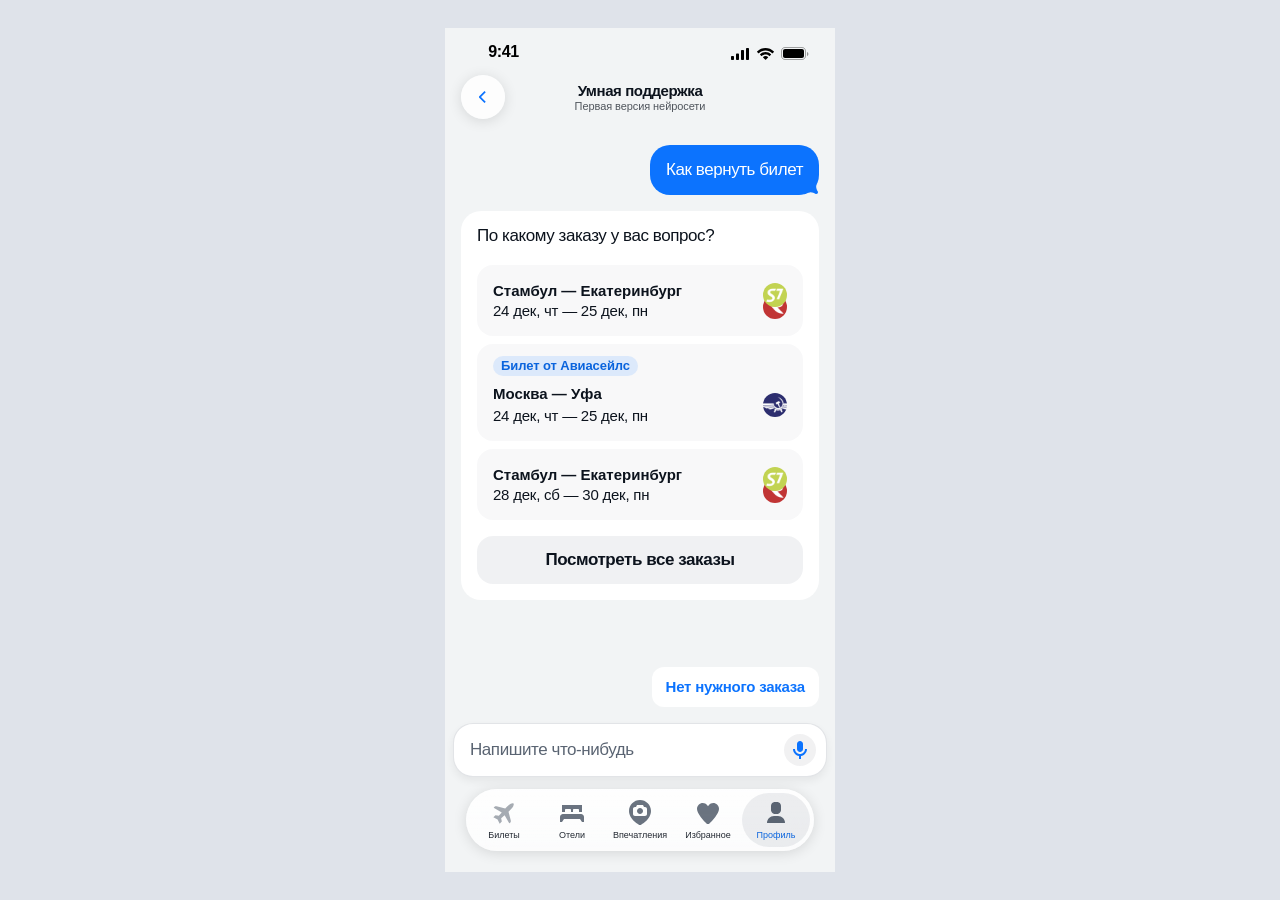
==== commit 34c7ba24: "Возвращаем саджесты в поток чата — без закрепления над инпутом. Co-authored-by: Cursor <cursoragent@" ====
(no text change in the page or its own stylesheets)
